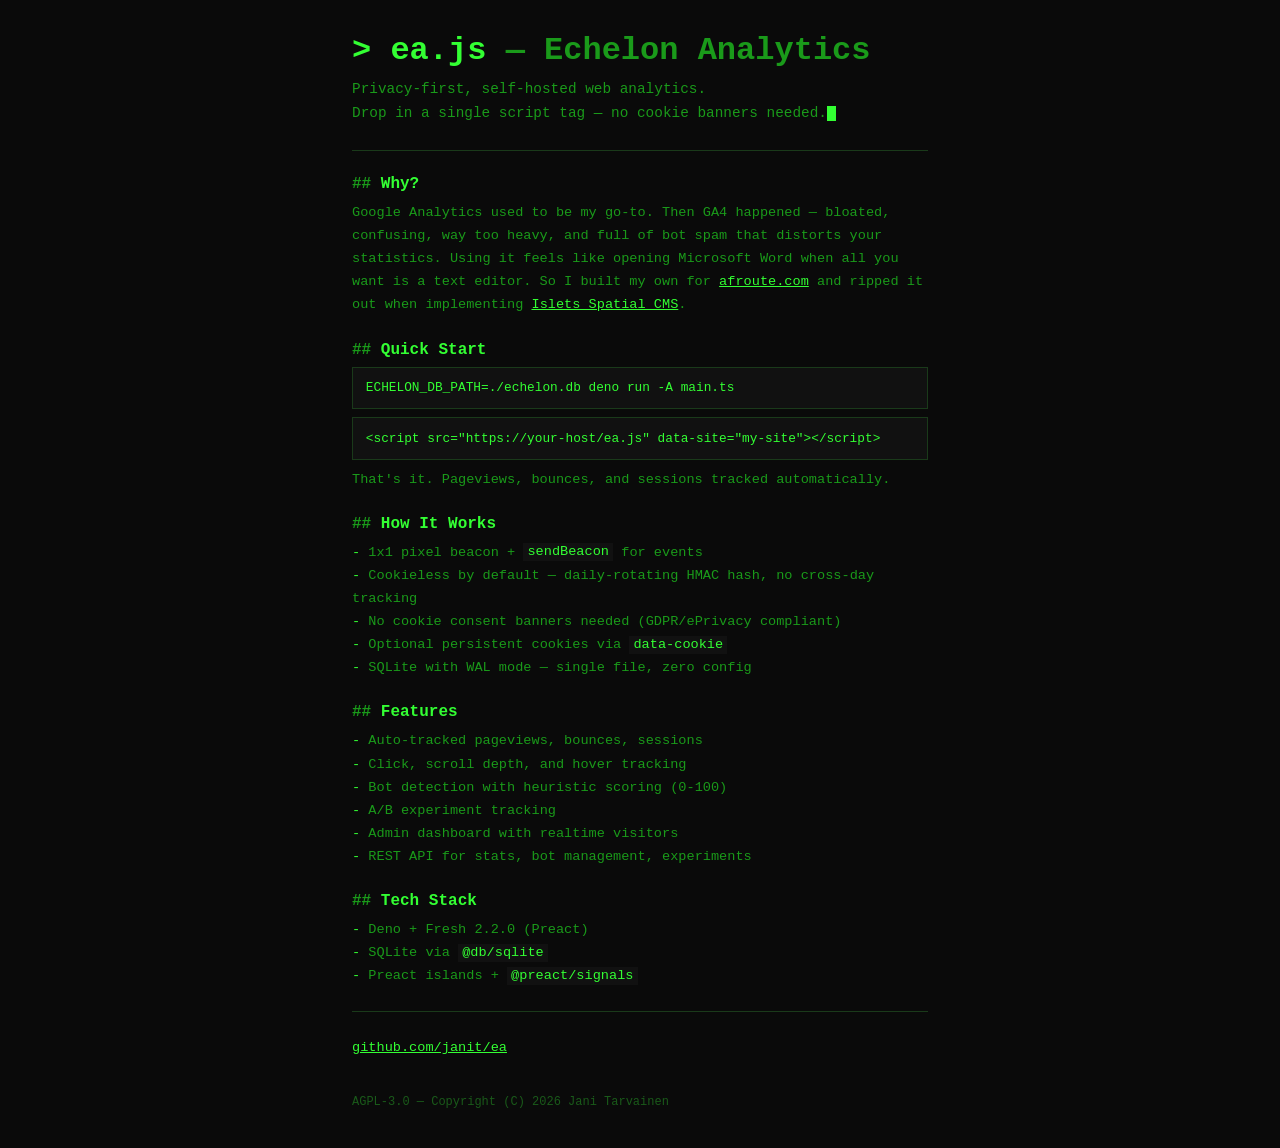
==== docs/index.html @ 55dda82d "Opening the can of dog food" ====
<!DOCTYPE html>
<html lang="en">
<head>
<meta charset="utf-8">
<meta name="viewport" content="width=device-width, initial-scale=1">
<title>ea.js — Echelon Analytics</title>
<style>
* { margin: 0; padding: 0; box-sizing: border-box; }
body {
  background: #0a0a0a;
  color: #33ff33;
  font-family: "Courier New", Courier, monospace;
  min-height: 100vh;
  display: flex;
  align-items: center;
  justify-content: center;
}
main {
  max-width: 640px;
  padding: 2rem;
}
h1 {
  font-size: 2rem;
  margin-bottom: 0.5rem;
}
h1 span { color: #1a9a1a; }
.tagline {
  color: #1a9a1a;
  font-size: 0.9rem;
  margin-bottom: 1.5rem;
}
h2 {
  font-size: 1rem;
  margin-top: 1.5rem;
  margin-bottom: 0.5rem;
  color: #33ff33;
}
h2::before { content: "## "; color: #1a9a1a; }
p, li {
  color: #1a9a1a;
  font-size: 0.85rem;
  line-height: 1.7;
}
ul {
  list-style: none;
  padding: 0;
}
li::before {
  content: "- ";
  color: #33ff33;
}
code {
  color: #33ff33;
  background: #111;
  padding: 0.1em 0.3em;
}
pre {
  background: #111;
  border: 1px solid #1a3a1a;
  padding: 0.8rem;
  margin: 0.5rem 0;
  overflow-x: auto;
  font-size: 0.8rem;
  color: #33ff33;
}
a { color: #33ff33; }
a:hover { color: #66ff66; }
.cursor {
  display: inline-block;
  width: 0.6em;
  height: 1.1em;
  background: #33ff33;
  vertical-align: text-bottom;
  animation: blink 1s step-end infinite;
}
@keyframes blink {
  50% { opacity: 0; }
}
hr {
  border: none;
  border-top: 1px solid #1a3a1a;
  margin: 1.5rem 0;
}
.footer {
  margin-top: 2rem;
  font-size: 0.75rem;
  color: #1a5a1a;
}
</style>
<script async src="https://ea.islets.app/ea.js" data-site="echelon-analytics" data-cookie></script>
</head>
<body>
<main>
<h1>&gt; ea.js <span>— Echelon Analytics</span></h1>
<p class="tagline">Privacy-first, self-hosted web analytics.<br>
Drop in a single script tag — no cookie banners needed.<span class="cursor"></span></p>

<hr>

<h2>Why?</h2>
<p>Google Analytics used to be my go-to. Then GA4 happened — bloated, confusing, way too heavy, and full of bot spam that distorts your statistics.
Using it feels like opening Microsoft Word when all you want is a text editor.
So I built my own for <a href="https://afroute.com">afroute.com</a> and ripped it out when
implementing <a href="https://islets.app">Islets Spatial CMS</a>.</p>

<h2>Quick Start</h2>
<pre>ECHELON_DB_PATH=./echelon.db deno run -A main.ts</pre>
<pre>&lt;script src="https://your-host/ea.js" data-site="my-site"&gt;&lt;/script&gt;</pre>
<p>That's it. Pageviews, bounces, and sessions tracked automatically.</p>

<h2>How It Works</h2>
<ul>
<li>1x1 pixel beacon + <code>sendBeacon</code> for events</li>
<li>Cookieless by default — daily-rotating HMAC hash, no cross-day tracking</li>
<li>No cookie consent banners needed (GDPR/ePrivacy compliant)</li>
<li>Optional persistent cookies via <code>data-cookie</code></li>
<li>SQLite with WAL mode — single file, zero config</li>
</ul>

<h2>Features</h2>
<ul>
<li>Auto-tracked pageviews, bounces, sessions</li>
<li>Click, scroll depth, and hover tracking</li>
<li>Bot detection with heuristic scoring (0-100)</li>
<li>A/B experiment tracking</li>
<li>Admin dashboard with realtime visitors</li>
<li>REST API for stats, bot management, experiments</li>
</ul>

<h2>Tech Stack</h2>
<ul>
<li>Deno + Fresh 2.2.0 (Preact)</li>
<li>SQLite via <code>@db/sqlite</code></li>
<li>Preact islands + <code>@preact/signals</code></li>
</ul>

<hr>

<p><a href="https://github.com/janit/ea">github.com/janit/ea</a></p>

<p class="footer">AGPL-3.0 — Copyright (C) 2026 Jani Tarvainen</p>
</main>
</body>
</html>
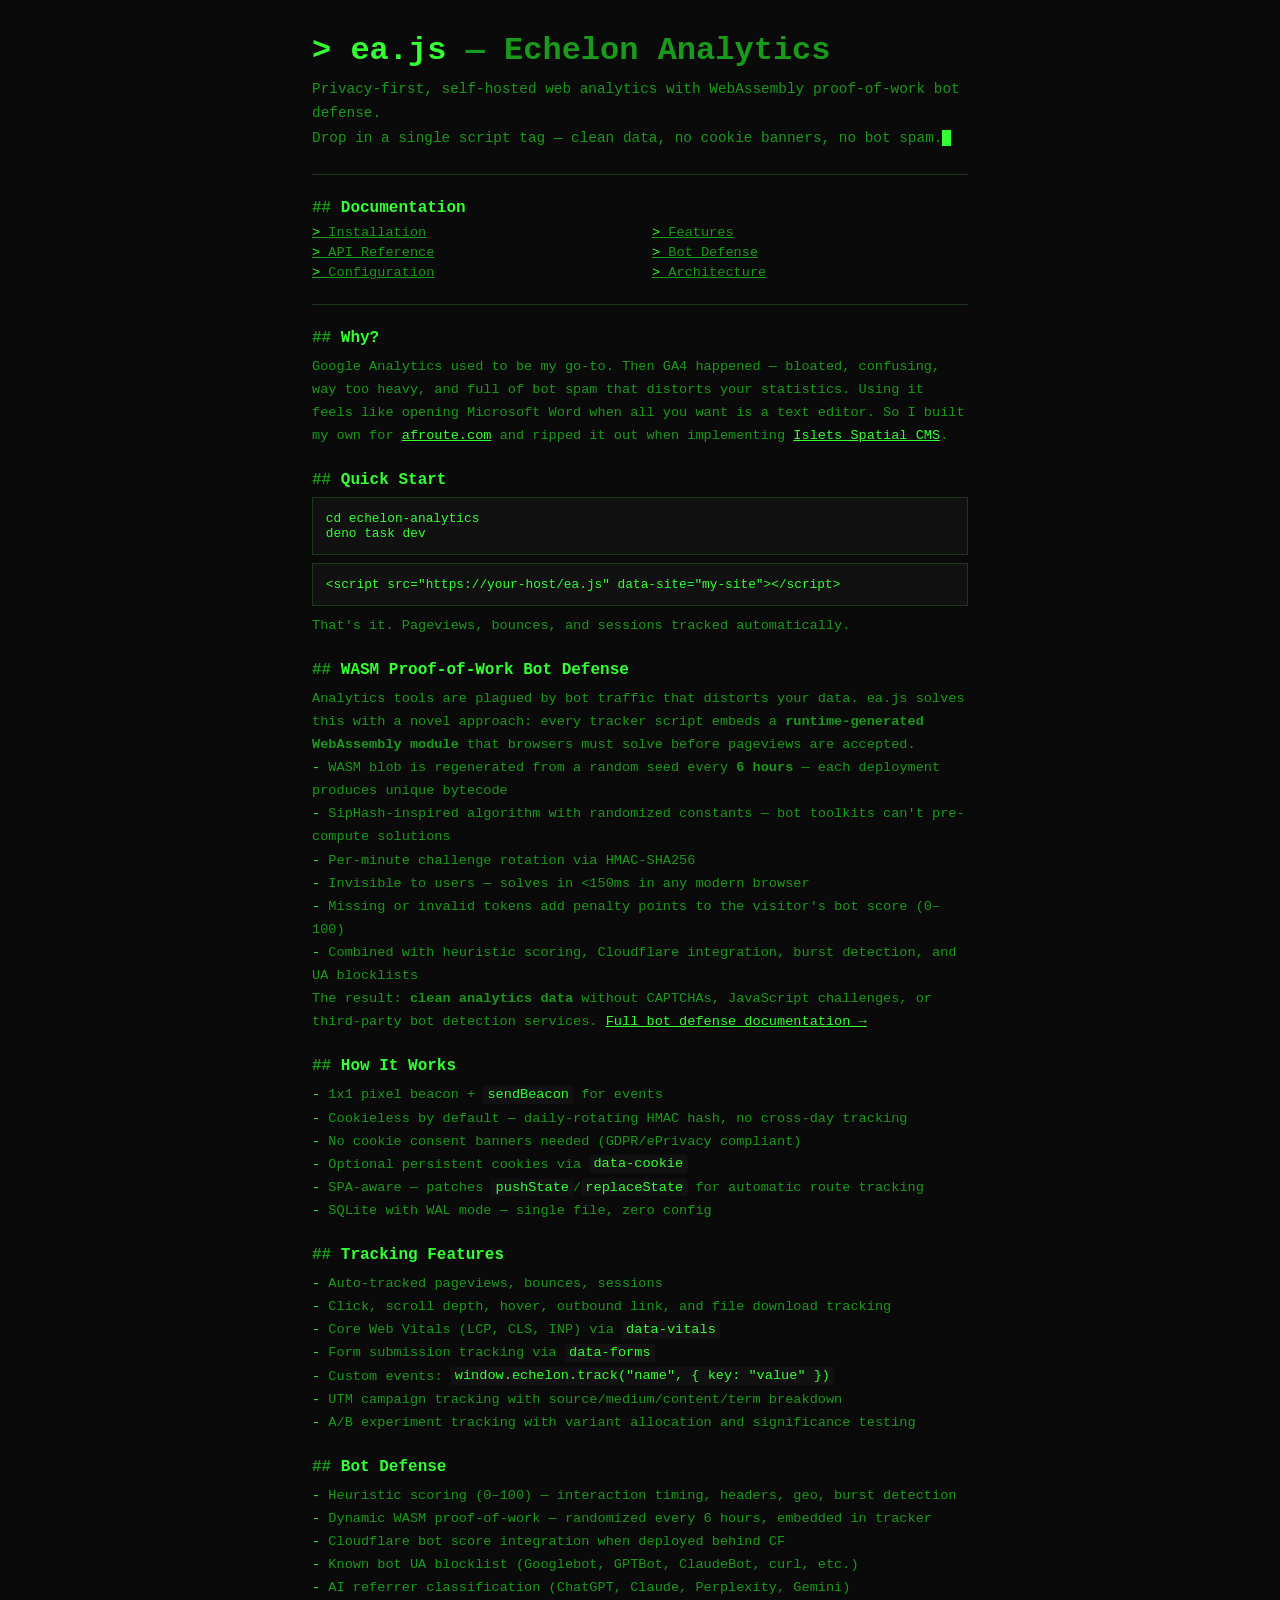
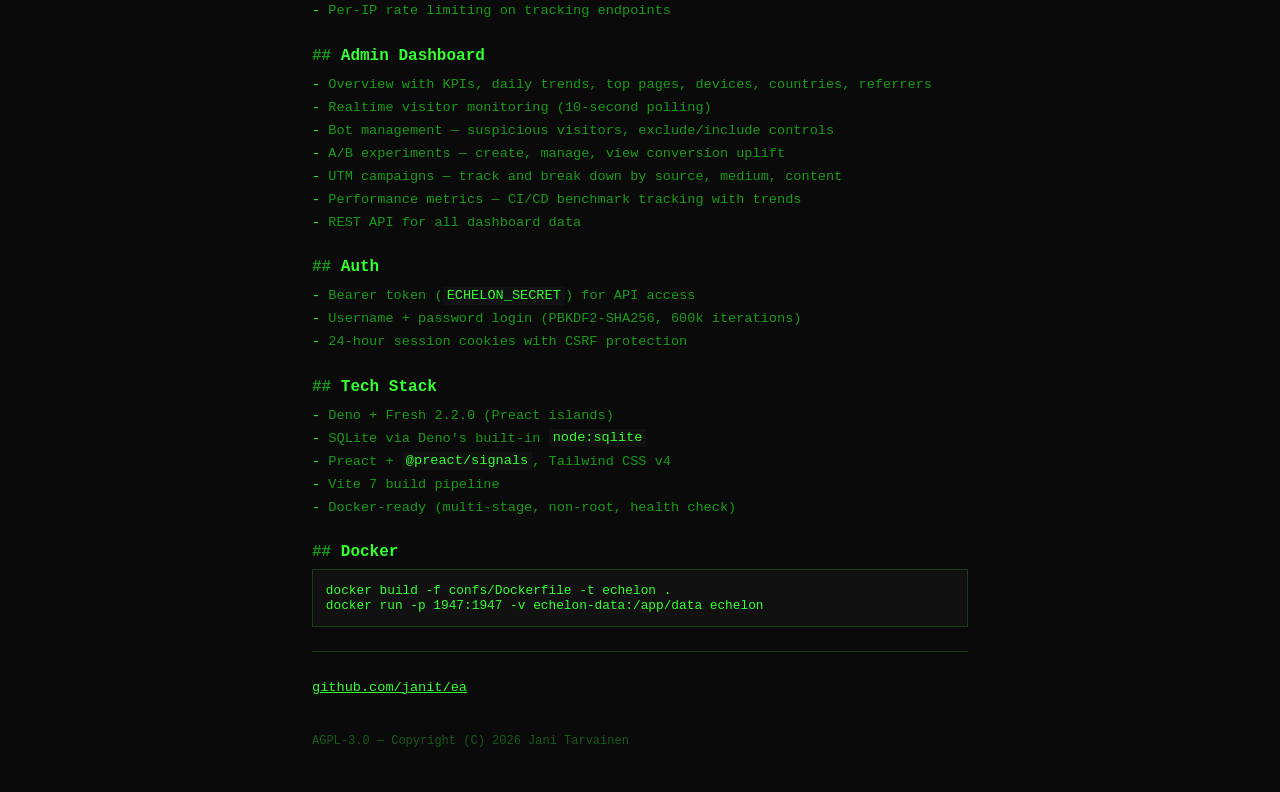
==== commit 827e0e88: "Complete documentation site with SEO, LLM discovery, and WASM PoW prominence Add missing api.html an" ====
--- a/docs/index.html
+++ b/docs/index.html
@@ -3,97 +3,38 @@
 <head>
 <meta charset="utf-8">
 <meta name="viewport" content="width=device-width, initial-scale=1">
-<title>ea.js — Echelon Analytics</title>
-<style>
-* { margin: 0; padding: 0; box-sizing: border-box; }
-body {
-  background: #0a0a0a;
-  color: #33ff33;
-  font-family: "Courier New", Courier, monospace;
-  min-height: 100vh;
-  display: flex;
-  align-items: center;
-  justify-content: center;
-}
-main {
-  max-width: 640px;
-  padding: 2rem;
-}
-h1 {
-  font-size: 2rem;
-  margin-bottom: 0.5rem;
-}
-h1 span { color: #1a9a1a; }
-.tagline {
-  color: #1a9a1a;
-  font-size: 0.9rem;
-  margin-bottom: 1.5rem;
-}
-h2 {
-  font-size: 1rem;
-  margin-top: 1.5rem;
-  margin-bottom: 0.5rem;
-  color: #33ff33;
-}
-h2::before { content: "## "; color: #1a9a1a; }
-p, li {
-  color: #1a9a1a;
-  font-size: 0.85rem;
-  line-height: 1.7;
-}
-ul {
-  list-style: none;
-  padding: 0;
-}
-li::before {
-  content: "- ";
-  color: #33ff33;
-}
-code {
-  color: #33ff33;
-  background: #111;
-  padding: 0.1em 0.3em;
-}
-pre {
-  background: #111;
-  border: 1px solid #1a3a1a;
-  padding: 0.8rem;
-  margin: 0.5rem 0;
-  overflow-x: auto;
-  font-size: 0.8rem;
-  color: #33ff33;
-}
-a { color: #33ff33; }
-a:hover { color: #66ff66; }
-.cursor {
-  display: inline-block;
-  width: 0.6em;
-  height: 1.1em;
-  background: #33ff33;
-  vertical-align: text-bottom;
-  animation: blink 1s step-end infinite;
-}
-@keyframes blink {
-  50% { opacity: 0; }
-}
-hr {
-  border: none;
-  border-top: 1px solid #1a3a1a;
-  margin: 1.5rem 0;
-}
-.footer {
-  margin-top: 2rem;
-  font-size: 0.75rem;
-  color: #1a5a1a;
-}
-</style>
+<title>ea.js — Privacy-First Web Analytics with WASM Bot Defense</title>
+<meta name="description" content="Self-hosted, cookieless web analytics with WebAssembly proof-of-work bot defense. Single script tag, single SQLite database. No cookie banners needed. AGPL-3.0.">
+<link rel="canonical" href="https://ea.js.org/">
+<link rel="icon" href="favicon.ico">
+<meta property="og:type" content="website">
+<meta property="og:site_name" content="ea.js — Echelon Analytics">
+<meta property="og:title" content="ea.js — Privacy-First Web Analytics with WASM Bot Defense">
+<meta property="og:description" content="Self-hosted, cookieless web analytics with WebAssembly proof-of-work bot defense. Single script tag, single SQLite database. No cookie banners needed.">
+<meta property="og:url" content="https://ea.js.org/">
+<meta name="twitter:card" content="summary">
+<meta name="twitter:title" content="ea.js — Privacy-First Web Analytics with WASM Bot Defense">
+<meta name="twitter:description" content="Self-hosted, cookieless web analytics with WebAssembly proof-of-work bot defense. Single script tag, single SQLite database.">
+<link rel="stylesheet" href="css/style.css">
 <script async src="https://ea.islets.app/ea.js" data-site="echelon-analytics" data-cookie></script>
 </head>
 <body>
 <main>
 <h1>&gt; ea.js <span>— Echelon Analytics</span></h1>
-<p class="tagline">Privacy-first, self-hosted web analytics.<br>
-Drop in a single script tag — no cookie banners needed.<span class="cursor"></span></p>
+<p class="tagline">Privacy-first, self-hosted web analytics with WebAssembly proof-of-work bot defense.<br>
+Drop in a single script tag — clean data, no cookie banners, no bot spam.<span class="cursor"></span></p>
+
+<hr>
+
+<h2>Documentation</h2>
+<div class="doc-nav">
+<a href="installation.html">Installation</a>
+<a href="features.html">Features</a>
+<a href="api.html">API Reference</a>
+<a href="bot-defense.html">Bot Defense</a>
+<a href="configuration.html">Configuration</a>
+<a href="architecture.html">Architecture</a>
+</div>
 
 <hr>
 
@@ -104,9 +45,22 @@
 implementing <a href="https://islets.app">Islets Spatial CMS</a>.</p>
 
 <h2>Quick Start</h2>
-<pre>ECHELON_DB_PATH=./echelon.db deno run -A main.ts</pre>
+<pre>cd echelon-analytics
+deno task dev</pre>
 <pre>&lt;script src="https://your-host/ea.js" data-site="my-site"&gt;&lt;/script&gt;</pre>
 <p>That's it. Pageviews, bounces, and sessions tracked automatically.</p>
+
+<h2>WASM Proof-of-Work Bot Defense</h2>
+<p>Analytics tools are plagued by bot traffic that distorts your data. ea.js solves this with a novel approach: every tracker script embeds a <strong>runtime-generated WebAssembly module</strong> that browsers must solve before pageviews are accepted.</p>
+<ul>
+<li>WASM blob is regenerated from a random seed every <strong>6 hours</strong> — each deployment produces unique bytecode</li>
+<li>SipHash-inspired algorithm with randomized constants — bot toolkits can't pre-compute solutions</li>
+<li>Per-minute challenge rotation via HMAC-SHA256</li>
+<li>Invisible to users — solves in &lt;150ms in any modern browser</li>
+<li>Missing or invalid tokens add penalty points to the visitor's bot score (0–100)</li>
+<li>Combined with heuristic scoring, Cloudflare integration, burst detection, and UA blocklists</li>
+</ul>
+<p>The result: <strong>clean analytics data</strong> without CAPTCHAs, JavaScript challenges, or third-party bot detection services. <a href="bot-defense.html">Full bot defense documentation &rarr;</a></p>
 
 <h2>How It Works</h2>
 <ul>
@@ -114,25 +68,61 @@
 <li>Cookieless by default — daily-rotating HMAC hash, no cross-day tracking</li>
 <li>No cookie consent banners needed (GDPR/ePrivacy compliant)</li>
 <li>Optional persistent cookies via <code>data-cookie</code></li>
+<li>SPA-aware — patches <code>pushState</code>/<code>replaceState</code> for automatic route tracking</li>
 <li>SQLite with WAL mode — single file, zero config</li>
 </ul>
 
-<h2>Features</h2>
+<h2>Tracking Features</h2>
 <ul>
 <li>Auto-tracked pageviews, bounces, sessions</li>
-<li>Click, scroll depth, and hover tracking</li>
-<li>Bot detection with heuristic scoring (0-100)</li>
-<li>A/B experiment tracking</li>
-<li>Admin dashboard with realtime visitors</li>
-<li>REST API for stats, bot management, experiments</li>
+<li>Click, scroll depth, hover, outbound link, and file download tracking</li>
+<li>Core Web Vitals (LCP, CLS, INP) via <code>data-vitals</code></li>
+<li>Form submission tracking via <code>data-forms</code></li>
+<li>Custom events: <code>window.echelon.track("name", { key: "value" })</code></li>
+<li>UTM campaign tracking with source/medium/content/term breakdown</li>
+<li>A/B experiment tracking with variant allocation and significance testing</li>
+</ul>
+
+<h2>Bot Defense</h2>
+<ul>
+<li>Heuristic scoring (0–100) — interaction timing, headers, geo, burst detection</li>
+<li>Dynamic WASM proof-of-work — randomized every 6 hours, embedded in tracker</li>
+<li>Cloudflare bot score integration when deployed behind CF</li>
+<li>Known bot UA blocklist (Googlebot, GPTBot, ClaudeBot, curl, etc.)</li>
+<li>AI referrer classification (ChatGPT, Claude, Perplexity, Gemini)</li>
+<li>Per-IP rate limiting on tracking endpoints</li>
+</ul>
+
+<h2>Admin Dashboard</h2>
+<ul>
+<li>Overview with KPIs, daily trends, top pages, devices, countries, referrers</li>
+<li>Realtime visitor monitoring (10-second polling)</li>
+<li>Bot management — suspicious visitors, exclude/include controls</li>
+<li>A/B experiments — create, manage, view conversion uplift</li>
+<li>UTM campaigns — track and break down by source, medium, content</li>
+<li>Performance metrics — CI/CD benchmark tracking with trends</li>
+<li>REST API for all dashboard data</li>
+</ul>
+
+<h2>Auth</h2>
+<ul>
+<li>Bearer token (<code>ECHELON_SECRET</code>) for API access</li>
+<li>Username + password login (PBKDF2-SHA256, 600k iterations)</li>
+<li>24-hour session cookies with CSRF protection</li>
 </ul>
 
 <h2>Tech Stack</h2>
 <ul>
-<li>Deno + Fresh 2.2.0 (Preact)</li>
-<li>SQLite via <code>@db/sqlite</code></li>
-<li>Preact islands + <code>@preact/signals</code></li>
+<li>Deno + Fresh 2.2.0 (Preact islands)</li>
+<li>SQLite via Deno's built-in <code>node:sqlite</code></li>
+<li>Preact + <code>@preact/signals</code>, Tailwind CSS v4</li>
+<li>Vite 7 build pipeline</li>
+<li>Docker-ready (multi-stage, non-root, health check)</li>
 </ul>
+
+<h2>Docker</h2>
+<pre>docker build -f confs/Dockerfile -t echelon .
+docker run -p 1947:1947 -v echelon-data:/app/data echelon</pre>
 
 <hr>
 
--- a/docs/css/style.css
+++ b/docs/css/style.css
@@ -0,0 +1,159 @@
+* { margin: 0; padding: 0; box-sizing: border-box; }
+body {
+  background: #0a0a0a;
+  color: #33ff33;
+  font-family: "Courier New", Courier, monospace;
+  min-height: 100vh;
+  display: flex;
+  flex-direction: column;
+  align-items: center;
+}
+main {
+  max-width: 720px;
+  width: 100%;
+  padding: 2rem;
+  flex: 1;
+}
+h1 {
+  font-size: 2rem;
+  margin-bottom: 0.5rem;
+}
+h1 span { color: #1a9a1a; }
+.tagline {
+  color: #1a9a1a;
+  font-size: 0.9rem;
+  margin-bottom: 1.5rem;
+}
+h2 {
+  font-size: 1rem;
+  margin-top: 1.5rem;
+  margin-bottom: 0.5rem;
+  color: #33ff33;
+}
+h2::before { content: "## "; color: #1a9a1a; }
+h3 {
+  font-size: 0.9rem;
+  margin-top: 1.2rem;
+  margin-bottom: 0.4rem;
+  color: #33ff33;
+}
+h3::before { content: "### "; color: #1a9a1a; }
+p, li {
+  color: #1a9a1a;
+  font-size: 0.85rem;
+  line-height: 1.7;
+}
+ul, ol {
+  list-style: none;
+  padding: 0;
+}
+li::before {
+  content: "- ";
+  color: #33ff33;
+}
+code {
+  color: #33ff33;
+  background: #111;
+  padding: 0.1em 0.3em;
+}
+pre {
+  background: #111;
+  border: 1px solid #1a3a1a;
+  padding: 0.8rem;
+  margin: 0.5rem 0;
+  overflow-x: auto;
+  font-size: 0.8rem;
+  color: #33ff33;
+}
+a { color: #33ff33; }
+a:hover { color: #66ff66; }
+.cursor {
+  display: inline-block;
+  width: 0.6em;
+  height: 1.1em;
+  background: #33ff33;
+  vertical-align: text-bottom;
+  animation: blink 1s step-end infinite;
+}
+@keyframes blink {
+  50% { opacity: 0; }
+}
+hr {
+  border: none;
+  border-top: 1px solid #1a3a1a;
+  margin: 1.5rem 0;
+}
+.footer {
+  margin-top: 2rem;
+  font-size: 0.75rem;
+  color: #1a5a1a;
+}
+
+/* Navigation */
+nav {
+  max-width: 720px;
+  width: 100%;
+  padding: 1rem 2rem 0;
+  font-size: 0.8rem;
+}
+nav a {
+  color: #1a9a1a;
+  text-decoration: none;
+  margin-right: 0.3rem;
+}
+nav a:hover { color: #33ff33; }
+nav .sep { color: #1a5a1a; }
+
+/* Doc index grid */
+.doc-nav {
+  display: grid;
+  grid-template-columns: 1fr 1fr;
+  gap: 0.3rem 1.5rem;
+  margin: 0.5rem 0;
+}
+.doc-nav a {
+  font-size: 0.85rem;
+  color: #1a9a1a;
+}
+.doc-nav a:hover { color: #33ff33; }
+.doc-nav a::before {
+  content: "> ";
+  color: #33ff33;
+}
+
+/* Tables */
+table {
+  width: 100%;
+  border-collapse: collapse;
+  margin: 0.5rem 0;
+  font-size: 0.8rem;
+}
+th {
+  text-align: left;
+  color: #33ff33;
+  border-bottom: 1px solid #1a3a1a;
+  padding: 0.3rem 0.5rem;
+}
+td {
+  color: #1a9a1a;
+  border-bottom: 1px solid #0d1a0d;
+  padding: 0.3rem 0.5rem;
+  vertical-align: top;
+}
+tr:hover td { color: #33ff33; }
+
+/* Endpoint blocks */
+.endpoint {
+  background: #111;
+  border: 1px solid #1a3a1a;
+  padding: 0.6rem 0.8rem;
+  margin: 0.8rem 0 0.3rem;
+  font-size: 0.85rem;
+}
+.endpoint .method {
+  color: #33ff33;
+  font-weight: bold;
+}
+.endpoint .path {
+  color: #66ff66;
+}
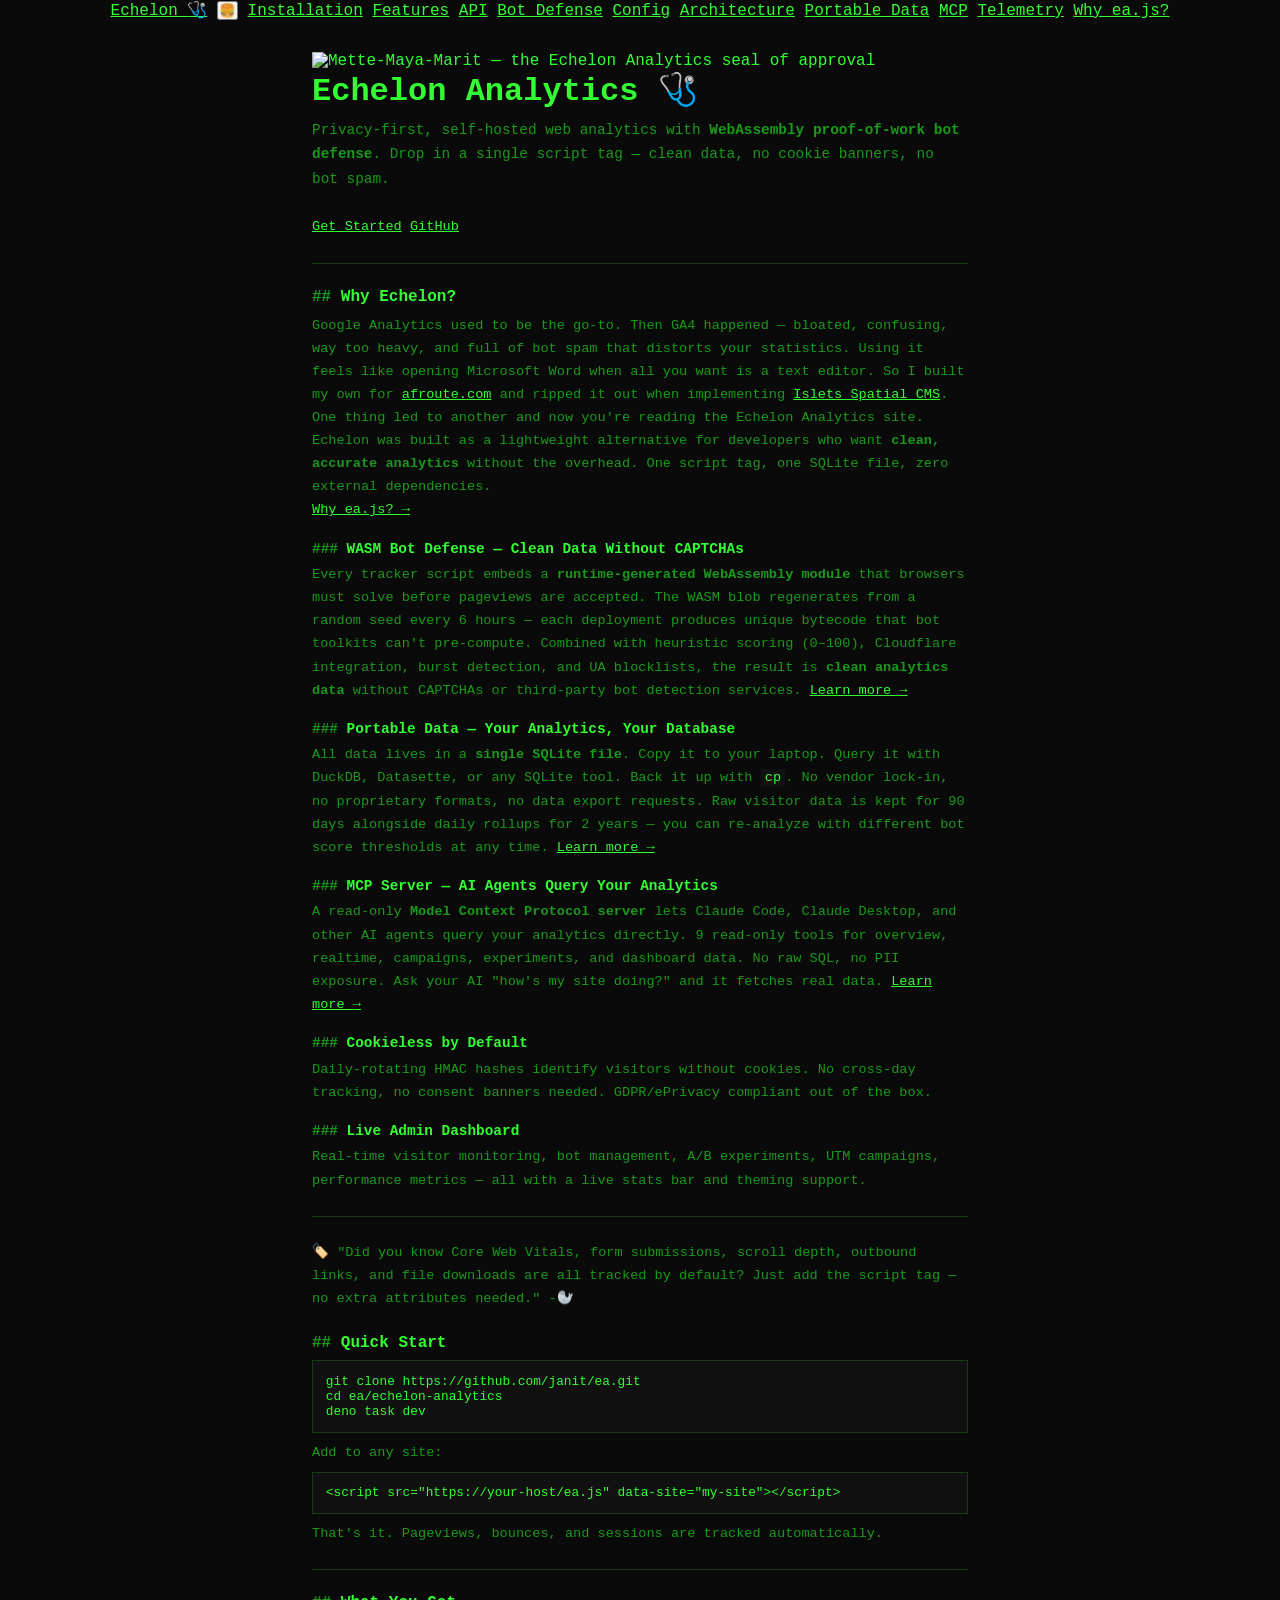
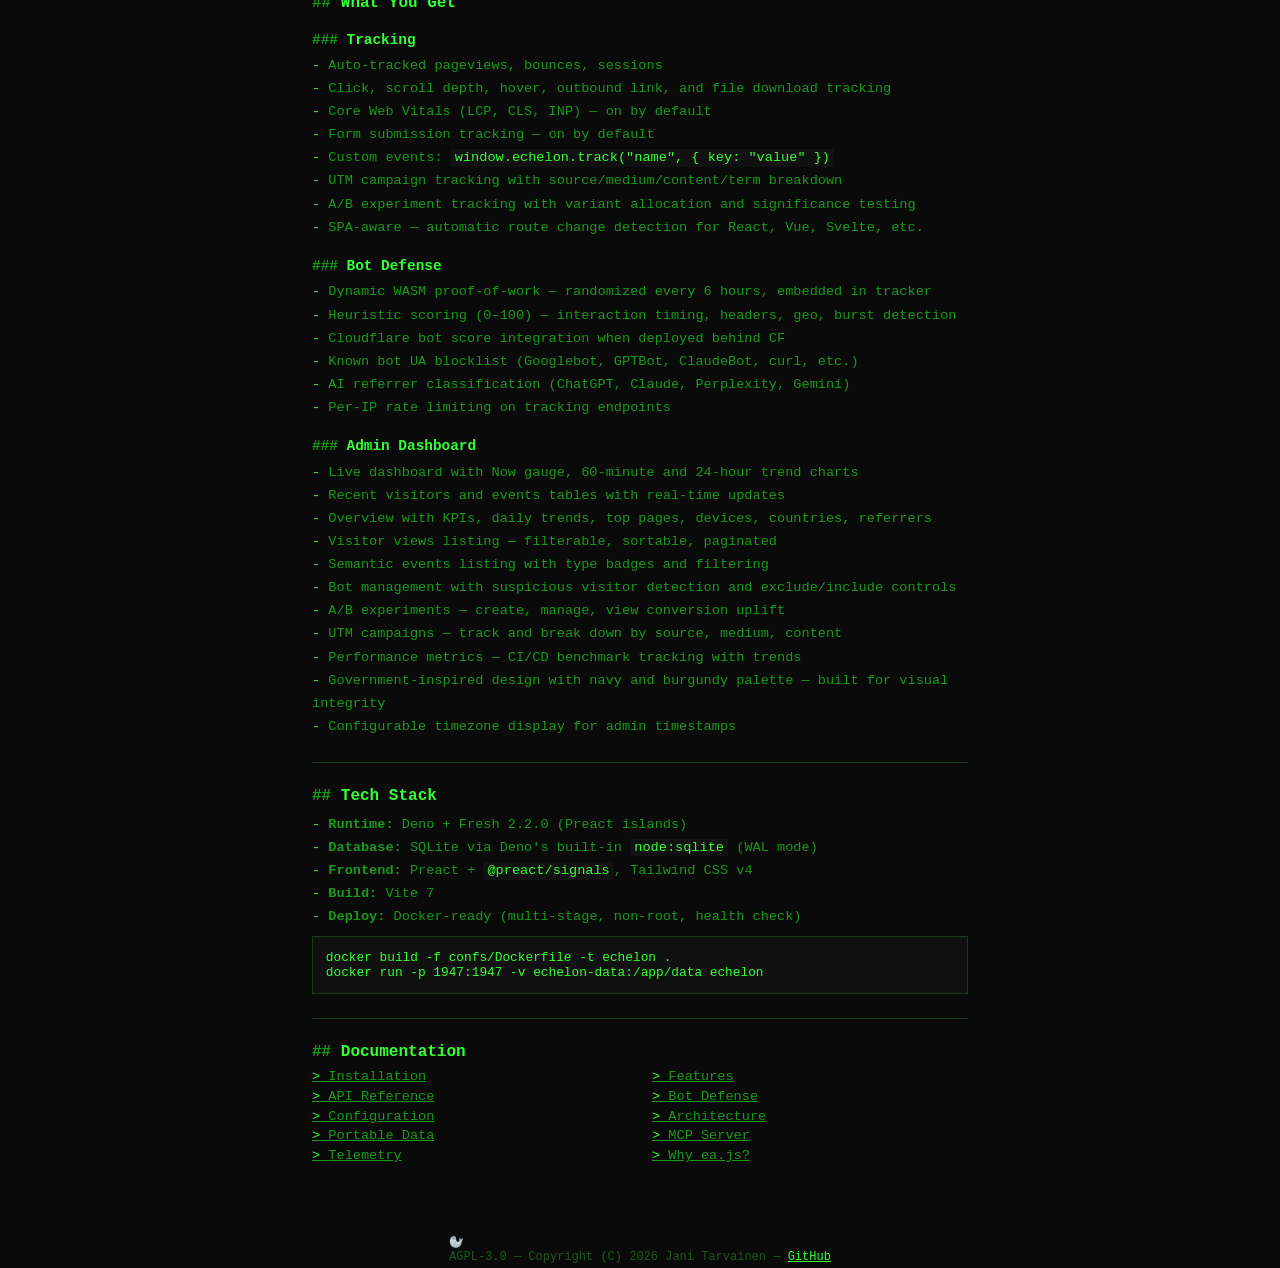
==== commit 821f6dc0: "Release v0.3.7 — Set tracked events to opt out, some security tweaks" ====
--- a/docs/index.html
+++ b/docs/index.html
@@ -3,132 +3,181 @@
 <head>
 <meta charset="utf-8">
 <meta name="viewport" content="width=device-width, initial-scale=1">
-<title>ea.js — Privacy-First Web Analytics with WASM Bot Defense</title>
+<title>Echelon Analytics — Privacy-First Web Analytics with WASM Bot Defense</title>
 <meta name="description" content="Self-hosted, cookieless web analytics with WebAssembly proof-of-work bot defense. Single script tag, single SQLite database. No cookie banners needed. AGPL-3.0.">
 <link rel="canonical" href="https://ea.js.org/">
 <link rel="icon" href="favicon.ico">
 <meta property="og:type" content="website">
-<meta property="og:site_name" content="ea.js — Echelon Analytics">
-<meta property="og:title" content="ea.js — Privacy-First Web Analytics with WASM Bot Defense">
+<meta property="og:site_name" content="Echelon Analytics">
+<meta property="og:title" content="Echelon Analytics — Privacy-First Web Analytics with WASM Bot Defense">
 <meta property="og:description" content="Self-hosted, cookieless web analytics with WebAssembly proof-of-work bot defense. Single script tag, single SQLite database. No cookie banners needed.">
 <meta property="og:url" content="https://ea.js.org/">
 <meta name="twitter:card" content="summary">
-<meta name="twitter:title" content="ea.js — Privacy-First Web Analytics with WASM Bot Defense">
+<meta name="twitter:title" content="Echelon Analytics — Privacy-First Web Analytics with WASM Bot Defense">
 <meta name="twitter:description" content="Self-hosted, cookieless web analytics with WebAssembly proof-of-work bot defense. Single script tag, single SQLite database.">
 <link rel="stylesheet" href="css/style.css">
 <script async src="https://ea.islets.app/ea.js" data-site="echelon-analytics" data-cookie></script>
 </head>
 <body>
+
+<header class="site-header" style="visibility:hidden">
+  <div class="site-header-inner">
+    <a href="/" class="logo">Echelon <span>🩺</span></a>
+    <button class="nav-toggle" aria-label="Menu" onclick="this.closest('.site-header').classList.toggle('nav-open')">🍔</button>
+    <a href="installation.html">Installation</a>
+    <a href="features.html">Features</a>
+    <a href="api.html">API</a>
+    <a href="bot-defense.html">Bot Defense</a>
+    <a href="configuration.html">Config</a>
+    <a href="architecture.html">Architecture</a>
+    <a href="portable-data.html">Portable Data</a>
+    <a href="mcp.html">MCP</a>
+    <a href="telemetry.html">Telemetry</a>
+    <a href="why-ea.html">Why ea.js?</a>
+  </div>
+</header>
+
 <main>
-<h1>&gt; ea.js <span>— Echelon Analytics</span></h1>
-<p class="tagline">Privacy-first, self-hosted web analytics with WebAssembly proof-of-work bot defense.<br>
-Drop in a single script tag — clean data, no cookie banners, no bot spam.<span class="cursor"></span></p>
+
+<div class="hero">
+  <img src="img/mmm.webp" alt="Mette-Maya-Marit — the Echelon Analytics seal of approval" width="200" height="200">
+  <h1>Echelon Analytics <span>🩺</span></h1>
+  <p class="tagline">Privacy-first, self-hosted web analytics with <strong>WebAssembly proof-of-work bot defense</strong>. Drop in a single script tag — clean data, no cookie banners, no bot spam.</p>
+  <p>
+    <a href="installation.html" class="cta">Get Started</a>
+    <a href="https://github.com/janit/ea" class="cta secondary">GitHub</a>
+  </p>
+</div>
+
+<hr>
+
+<h2>Why Echelon?</h2>
+<p>Google Analytics used to be the go-to. Then GA4 happened — bloated, confusing, way too heavy, and full of bot spam that distorts your statistics. Using it feels like opening Microsoft Word when all you want is a text editor. So I built my own for <a href="https://afroute.com">afroute.com</a> and ripped it out when implementing <a href="https://islets.app">Islets Spatial CMS</a>. One thing led to another and now you're reading the Echelon Analytics site.</p>
+<p>Echelon was built as a lightweight alternative for developers who want <strong>clean, accurate analytics</strong> without the overhead. One script tag, one SQLite file, zero external dependencies.</p>
+<p><a href="why-ea.html" class="cta">Why ea.js? &rarr;</a></p>
+
+<div class="card">
+  <h3>WASM Bot Defense — Clean Data Without CAPTCHAs</h3>
+  <p>Every tracker script embeds a <strong>runtime-generated WebAssembly module</strong> that browsers must solve before pageviews are accepted. The WASM blob regenerates from a random seed every 6 hours — each deployment produces unique bytecode that bot toolkits can't pre-compute. Combined with heuristic scoring (0&ndash;100), Cloudflare integration, burst detection, and UA blocklists, the result is <strong>clean analytics data</strong> without CAPTCHAs or third-party bot detection services. <a href="bot-defense.html">Learn more &rarr;</a></p>
+</div>
+
+<div class="card">
+  <h3>Portable Data — Your Analytics, Your Database</h3>
+  <p>All data lives in a <strong>single SQLite file</strong>. Copy it to your laptop. Query it with DuckDB, Datasette, or any SQLite tool. Back it up with <code>cp</code>. No vendor lock-in, no proprietary formats, no data export requests. Raw visitor data is kept for 90 days alongside daily rollups for 2 years — you can re-analyze with different bot score thresholds at any time. <a href="portable-data.html">Learn more &rarr;</a></p>
+</div>
+
+<div class="card">
+  <h3>MCP Server — AI Agents Query Your Analytics</h3>
+  <p>A read-only <strong>Model Context Protocol server</strong> lets Claude Code, Claude Desktop, and other AI agents query your analytics directly. 9 read-only tools for overview, realtime, campaigns, experiments, and dashboard data. No raw SQL, no PII exposure. Ask your AI "how's my site doing?" and it fetches real data. <a href="mcp.html">Learn more &rarr;</a></p>
+</div>
+
+<div class="features">
+  <div class="feature">
+    <h3>Cookieless by Default</h3>
+    <p>Daily-rotating HMAC hashes identify visitors without cookies. No cross-day tracking, no consent banners needed. GDPR/ePrivacy compliant out of the box.</p>
+  </div>
+  <div class="feature">
+    <h3>Live Admin Dashboard</h3>
+    <p>Real-time visitor monitoring, bot management, A/B experiments, UTM campaigns, performance metrics — all with a live stats bar and theming support.</p>
+  </div>
+</div>
+
+<hr>
+
+<p class="seal-tip">🏷️ "Did you know Core Web Vitals, form submissions, scroll depth, outbound links, and file downloads are all tracked by default? Just add the script tag — no extra attributes needed." -<span class="seal">🦭</span></p>
+
+<h2>Quick Start</h2>
+<pre>git clone https://github.com/janit/ea.git
+cd ea/echelon-analytics
+deno task dev</pre>
+<p>Add to any site:</p>
+<pre>&lt;script src="https://your-host/ea.js" data-site="my-site"&gt;&lt;/script&gt;</pre>
+<p>That's it. Pageviews, bounces, and sessions are tracked automatically.</p>
+
+<hr>
+
+<h2>What You Get</h2>
+
+<div class="card">
+  <h3>Tracking</h3>
+  <ul>
+    <li>Auto-tracked pageviews, bounces, sessions</li>
+    <li>Click, scroll depth, hover, outbound link, and file download tracking</li>
+    <li>Core Web Vitals (LCP, CLS, INP) — on by default</li>
+    <li>Form submission tracking — on by default</li>
+    <li>Custom events: <code>window.echelon.track("name", { key: "value" })</code></li>
+    <li>UTM campaign tracking with source/medium/content/term breakdown</li>
+    <li>A/B experiment tracking with variant allocation and significance testing</li>
+    <li>SPA-aware — automatic route change detection for React, Vue, Svelte, etc.</li>
+  </ul>
+</div>
+
+<div class="card">
+  <h3>Bot Defense</h3>
+  <ul>
+    <li>Dynamic WASM proof-of-work — randomized every 6 hours, embedded in tracker</li>
+    <li>Heuristic scoring (0&ndash;100) — interaction timing, headers, geo, burst detection</li>
+    <li>Cloudflare bot score integration when deployed behind CF</li>
+    <li>Known bot UA blocklist (Googlebot, GPTBot, ClaudeBot, curl, etc.)</li>
+    <li>AI referrer classification (ChatGPT, Claude, Perplexity, Gemini)</li>
+    <li>Per-IP rate limiting on tracking endpoints</li>
+  </ul>
+</div>
+
+<div class="card">
+  <h3>Admin Dashboard</h3>
+  <ul>
+    <li>Live dashboard with Now gauge, 60-minute and 24-hour trend charts</li>
+    <li>Recent visitors and events tables with real-time updates</li>
+    <li>Overview with KPIs, daily trends, top pages, devices, countries, referrers</li>
+    <li>Visitor views listing — filterable, sortable, paginated</li>
+    <li>Semantic events listing with type badges and filtering</li>
+    <li>Bot management with suspicious visitor detection and exclude/include controls</li>
+    <li>A/B experiments — create, manage, view conversion uplift</li>
+    <li>UTM campaigns — track and break down by source, medium, content</li>
+    <li>Performance metrics — CI/CD benchmark tracking with trends</li>
+    <li>Government-inspired design with navy and burgundy palette — built for visual integrity</li>
+    <li>Configurable timezone display for admin timestamps</li>
+  </ul>
+</div>
+
+<hr>
+
+<h2>Tech Stack</h2>
+<ul>
+  <li><strong>Runtime:</strong> Deno + Fresh 2.2.0 (Preact islands)</li>
+  <li><strong>Database:</strong> SQLite via Deno's built-in <code>node:sqlite</code> (WAL mode)</li>
+  <li><strong>Frontend:</strong> Preact + <code>@preact/signals</code>, Tailwind CSS v4</li>
+  <li><strong>Build:</strong> Vite 7</li>
+  <li><strong>Deploy:</strong> Docker-ready (multi-stage, non-root, health check)</li>
+</ul>
+
+<pre>docker build -f confs/Dockerfile -t echelon .
+docker run -p 1947:1947 -v echelon-data:/app/data echelon</pre>
 
 <hr>
 
 <h2>Documentation</h2>
 <div class="doc-nav">
-<a href="installation.html">Installation</a>
-<a href="features.html">Features</a>
-<a href="api.html">API Reference</a>
-<a href="bot-defense.html">Bot Defense</a>
-<a href="configuration.html">Configuration</a>
-<a href="architecture.html">Architecture</a>
+  <a href="installation.html">Installation</a>
+  <a href="features.html">Features</a>
+  <a href="api.html">API Reference</a>
+  <a href="bot-defense.html">Bot Defense</a>
+  <a href="configuration.html">Configuration</a>
+  <a href="architecture.html">Architecture</a>
+  <a href="portable-data.html">Portable Data</a>
+  <a href="mcp.html">MCP Server</a>
+  <a href="telemetry.html">Telemetry</a>
+  <a href="why-ea.html">Why ea.js?</a>
 </div>
 
-<hr>
+</main>
 
-<h2>Why?</h2>
-<p>Google Analytics used to be my go-to. Then GA4 happened — bloated, confusing, way too heavy, and full of bot spam that distorts your statistics.
-Using it feels like opening Microsoft Word when all you want is a text editor.
-So I built my own for <a href="https://afroute.com">afroute.com</a> and ripped it out when
-implementing <a href="https://islets.app">Islets Spatial CMS</a>.</p>
+<footer class="footer">
+  <div>🦭</div>
+  <div class="links">AGPL-3.0 — Copyright (C) 2026 Jani Tarvainen — <a href="https://github.com/janit/ea">GitHub</a></div>
+</footer>
 
-<h2>Quick Start</h2>
-<pre>cd echelon-analytics
-deno task dev</pre>
-<pre>&lt;script src="https://your-host/ea.js" data-site="my-site"&gt;&lt;/script&gt;</pre>
-<p>That's it. Pageviews, bounces, and sessions tracked automatically.</p>
-
-<h2>WASM Proof-of-Work Bot Defense</h2>
-<p>Analytics tools are plagued by bot traffic that distorts your data. ea.js solves this with a novel approach: every tracker script embeds a <strong>runtime-generated WebAssembly module</strong> that browsers must solve before pageviews are accepted.</p>
-<ul>
-<li>WASM blob is regenerated from a random seed every <strong>6 hours</strong> — each deployment produces unique bytecode</li>
-<li>SipHash-inspired algorithm with randomized constants — bot toolkits can't pre-compute solutions</li>
-<li>Per-minute challenge rotation via HMAC-SHA256</li>
-<li>Invisible to users — solves in &lt;150ms in any modern browser</li>
-<li>Missing or invalid tokens add penalty points to the visitor's bot score (0–100)</li>
-<li>Combined with heuristic scoring, Cloudflare integration, burst detection, and UA blocklists</li>
-</ul>
-<p>The result: <strong>clean analytics data</strong> without CAPTCHAs, JavaScript challenges, or third-party bot detection services. <a href="bot-defense.html">Full bot defense documentation &rarr;</a></p>
-
-<h2>How It Works</h2>
-<ul>
-<li>1x1 pixel beacon + <code>sendBeacon</code> for events</li>
-<li>Cookieless by default — daily-rotating HMAC hash, no cross-day tracking</li>
-<li>No cookie consent banners needed (GDPR/ePrivacy compliant)</li>
-<li>Optional persistent cookies via <code>data-cookie</code></li>
-<li>SPA-aware — patches <code>pushState</code>/<code>replaceState</code> for automatic route tracking</li>
-<li>SQLite with WAL mode — single file, zero config</li>
-</ul>
-
-<h2>Tracking Features</h2>
-<ul>
-<li>Auto-tracked pageviews, bounces, sessions</li>
-<li>Click, scroll depth, hover, outbound link, and file download tracking</li>
-<li>Core Web Vitals (LCP, CLS, INP) via <code>data-vitals</code></li>
-<li>Form submission tracking via <code>data-forms</code></li>
-<li>Custom events: <code>window.echelon.track("name", { key: "value" })</code></li>
-<li>UTM campaign tracking with source/medium/content/term breakdown</li>
-<li>A/B experiment tracking with variant allocation and significance testing</li>
-</ul>
-
-<h2>Bot Defense</h2>
-<ul>
-<li>Heuristic scoring (0–100) — interaction timing, headers, geo, burst detection</li>
-<li>Dynamic WASM proof-of-work — randomized every 6 hours, embedded in tracker</li>
-<li>Cloudflare bot score integration when deployed behind CF</li>
-<li>Known bot UA blocklist (Googlebot, GPTBot, ClaudeBot, curl, etc.)</li>
-<li>AI referrer classification (ChatGPT, Claude, Perplexity, Gemini)</li>
-<li>Per-IP rate limiting on tracking endpoints</li>
-</ul>
-
-<h2>Admin Dashboard</h2>
-<ul>
-<li>Overview with KPIs, daily trends, top pages, devices, countries, referrers</li>
-<li>Realtime visitor monitoring (10-second polling)</li>
-<li>Bot management — suspicious visitors, exclude/include controls</li>
-<li>A/B experiments — create, manage, view conversion uplift</li>
-<li>UTM campaigns — track and break down by source, medium, content</li>
-<li>Performance metrics — CI/CD benchmark tracking with trends</li>
-<li>REST API for all dashboard data</li>
-</ul>
-
-<h2>Auth</h2>
-<ul>
-<li>Bearer token (<code>ECHELON_SECRET</code>) for API access</li>
-<li>Username + password login (PBKDF2-SHA256, 600k iterations)</li>
-<li>24-hour session cookies with CSRF protection</li>
-</ul>
-
-<h2>Tech Stack</h2>
-<ul>
-<li>Deno + Fresh 2.2.0 (Preact islands)</li>
-<li>SQLite via Deno's built-in <code>node:sqlite</code></li>
-<li>Preact + <code>@preact/signals</code>, Tailwind CSS v4</li>
-<li>Vite 7 build pipeline</li>
-<li>Docker-ready (multi-stage, non-root, health check)</li>
-</ul>
-
-<h2>Docker</h2>
-<pre>docker build -f confs/Dockerfile -t echelon .
-docker run -p 1947:1947 -v echelon-data:/app/data echelon</pre>
-
-<hr>
-
-<p><a href="https://github.com/janit/ea">github.com/janit/ea</a></p>
-
-<p class="footer">AGPL-3.0 — Copyright (C) 2026 Jani Tarvainen</p>
-</main>
+<script>(function(){var h=document.querySelector(".site-header");if(!h)return;var inner=h.querySelector(".site-header-inner");function check(){h.removeAttribute("data-collapsed");h.classList.remove("nav-open");if(inner.scrollWidth>inner.clientWidth+2)h.setAttribute("data-collapsed","");}window.addEventListener("resize",check);check();h.style.visibility="";})()</script>
 </body>
 </html>
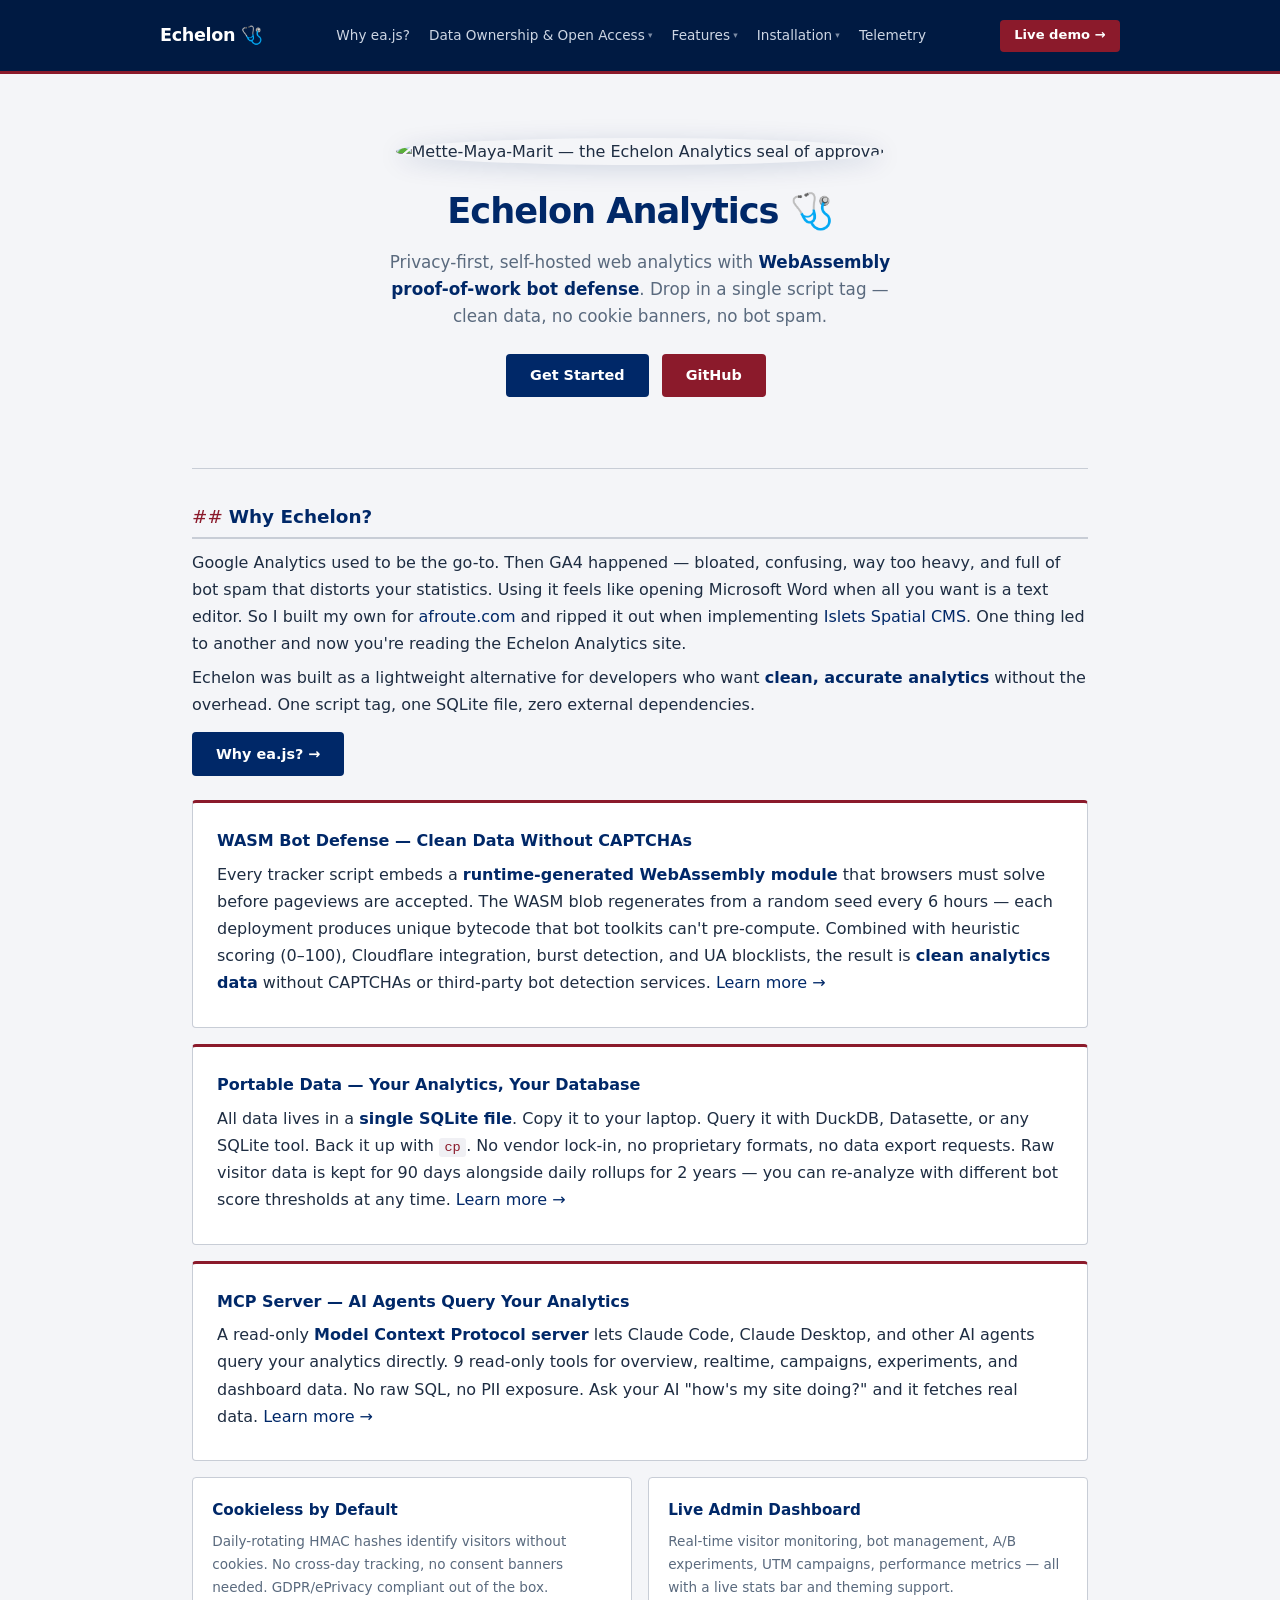
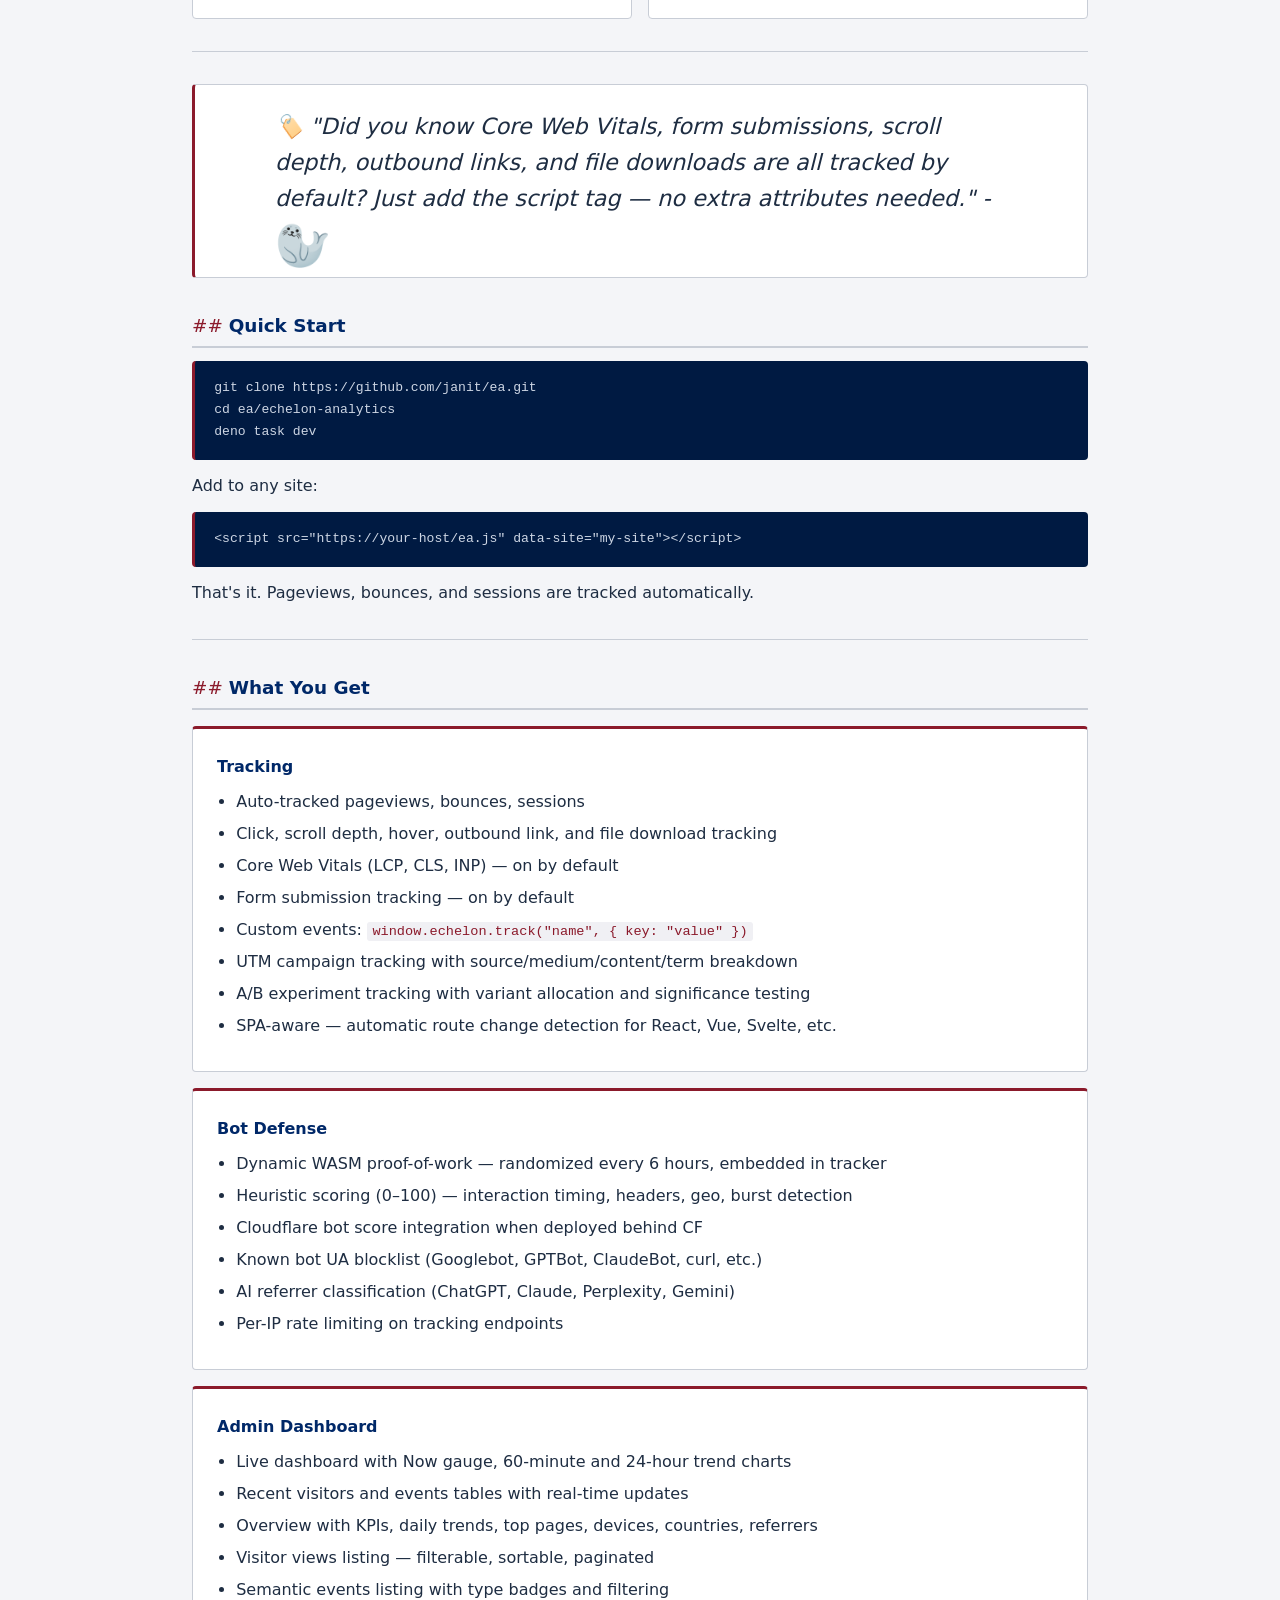
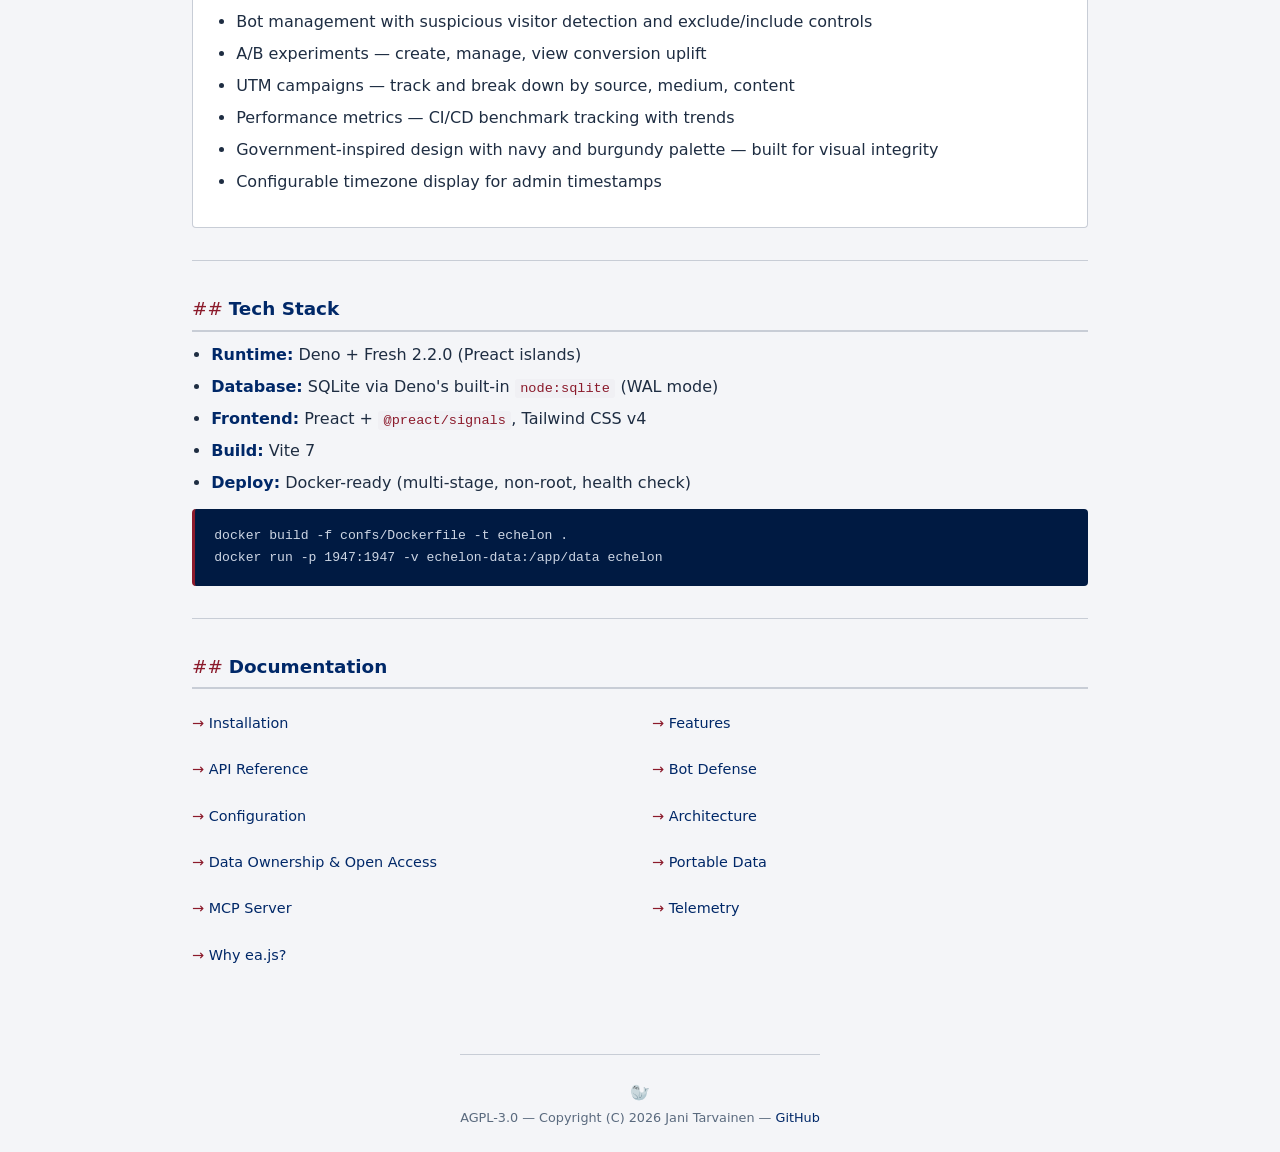
==== commit 7a9bca92: "Release v0.5.1 — hardening, changing documentation track url" ====
--- a/docs/index.html
+++ b/docs/index.html
@@ -16,7 +16,7 @@
 <meta name="twitter:title" content="Echelon Analytics — Privacy-First Web Analytics with WASM Bot Defense">
 <meta name="twitter:description" content="Self-hosted, cookieless web analytics with WebAssembly proof-of-work bot defense. Single script tag, single SQLite database.">
 <link rel="stylesheet" href="css/style.css">
-<script async src="https://ea.islets.app/ea.js" data-site="echelon-analytics" data-cookie></script>
+<script async src="https://ea.trippi.app/ea.js" data-site="ea.js.org" data-cookie></script>
 </head>
 <body>
 
@@ -24,16 +24,35 @@
   <div class="site-header-inner">
     <a href="/" class="logo">Echelon <span>🩺</span></a>
     <button class="nav-toggle" aria-label="Menu" onclick="this.closest('.site-header').classList.toggle('nav-open')">🍔</button>
-    <a href="installation.html">Installation</a>
-    <a href="features.html">Features</a>
-    <a href="api.html">API</a>
-    <a href="bot-defense.html">Bot Defense</a>
-    <a href="configuration.html">Config</a>
-    <a href="architecture.html">Architecture</a>
-    <a href="portable-data.html">Portable Data</a>
-    <a href="mcp.html">MCP</a>
-    <a href="telemetry.html">Telemetry</a>
-    <a href="why-ea.html">Why ea.js?</a>
+    <div class="nav-links">
+      <a href="why-ea.html">Why ea.js?</a>
+      <div class="nav-group">
+        <a href="data-ownership.html" class="nav-group-label">Data Ownership &amp; Open Access <span class="caret">&#9662;</span></a>
+        <div class="nav-dropdown">
+          <a href="data-ownership.html">Data Ownership &amp; Open Access</a>
+          <a href="portable-data.html">Portable Data</a>
+          <a href="api.html">API</a>
+          <a href="mcp.html">MCP</a>
+        </div>
+      </div>
+      <div class="nav-group">
+        <a href="features.html" class="nav-group-label">Features <span class="caret">&#9662;</span></a>
+        <div class="nav-dropdown">
+          <a href="features.html">Features</a>
+          <a href="bot-defense.html">Bot Defense</a>
+          <a href="architecture.html">Architecture</a>
+        </div>
+      </div>
+      <div class="nav-group">
+        <a href="installation.html" class="nav-group-label">Installation <span class="caret">&#9662;</span></a>
+        <div class="nav-dropdown">
+          <a href="installation.html">Installation</a>
+          <a href="configuration.html">Configuration</a>
+        </div>
+      </div>
+      <a href="telemetry.html">Telemetry</a>
+    </div>
+    <a href="https://ea.islets.app/admin?site_id=ea" class="nav-cta" target="_blank" rel="noopener">Live demo &rarr;</a>
   </div>
 </header>
 
@@ -165,6 +184,7 @@
   <a href="bot-defense.html">Bot Defense</a>
   <a href="configuration.html">Configuration</a>
   <a href="architecture.html">Architecture</a>
+  <a href="data-ownership.html">Data Ownership &amp; Open Access</a>
   <a href="portable-data.html">Portable Data</a>
   <a href="mcp.html">MCP Server</a>
   <a href="telemetry.html">Telemetry</a>
--- a/docs/css/style.css
+++ b/docs/css/style.css
@@ -1,159 +1,484 @@
+/* ea.js — Echelon Analytics Documentation
+   Norway-inspired palette: navy #002868, burgundy #8b1a2b, white */
+
 * { margin: 0; padding: 0; box-sizing: border-box; }
+
+:root {
+  --navy: #002868;
+  --navy-dark: #001a42;
+  --navy-light: #0a3d8f;
+  --burgundy: #8b1a2b;
+  --burgundy-light: #a52238;
+  --bg: #f4f5f8;
+  --surface: #ffffff;
+  --border: #c8cdd6;
+  --text: #1e2d42;
+  --muted: #5a6a7e;
+  --font: "Inter", system-ui, -apple-system, "Segoe UI", Roboto, sans-serif;
+  --mono: "JetBrains Mono", "Fira Code", "Courier New", monospace;
+}
+
 body {
-  background: #0a0a0a;
-  color: #33ff33;
-  font-family: "Courier New", Courier, monospace;
+  background: var(--bg);
+  color: var(--text);
+  font-family: var(--font);
   min-height: 100vh;
   display: flex;
   flex-direction: column;
   align-items: center;
-}
+  line-height: 1.7;
+}
+
+/* Hero / Header bar */
+.site-header {
+  width: 100%;
+  background: var(--navy-dark);
+  border-bottom: 3px solid var(--burgundy);
+  padding: 1rem 2rem;
+  display: flex;
+  justify-content: center;
+  position: sticky;
+  top: 0;
+  z-index: 100;
+}
+.site-header-inner {
+  max-width: 960px;
+  width: 100%;
+  display: flex;
+  align-items: center;
+  gap: 1rem;
+}
+.nav-links {
+  flex: 1;
+  display: flex;
+  align-items: stretch;
+  justify-content: center;
+  gap: 0;
+}
+.nav-links > a {
+  display: flex;
+  align-items: center;
+  padding: 0.5rem 0.6rem;
+}
+.site-header a {
+  color: #cdd6e4;
+  text-decoration: none;
+  font-size: 0.85rem;
+}
+.site-header a:hover { color: #fff; text-decoration: none; }
+.site-header .logo {
+  font-weight: 700;
+  font-size: 1.1rem;
+  color: #fff;
+  letter-spacing: -0.02em;
+}
+.site-header .logo span { color: #8b9ab4; }
+.site-header .nav-cta {
+  background: var(--burgundy);
+  color: #fff !important;
+  padding: 0.3rem 0.9rem;
+  border-radius: 4px;
+  font-weight: 600;
+  font-size: 0.82rem;
+  white-space: nowrap;
+  transition: background 0.15s;
+  margin-left: auto;
+}
+.site-header .nav-cta:hover { background: var(--burgundy-light); text-decoration: none; }
+
+/* Main content */
 main {
-  max-width: 720px;
+  max-width: 960px;
   width: 100%;
   padding: 2rem;
   flex: 1;
 }
+
+/* Hero section */
+.hero {
+  text-align: center;
+  padding: 2rem 0 1.5rem;
+}
+.hero img {
+  border-radius: 50%;
+  margin-bottom: 1rem;
+  box-shadow: 0 4px 24px rgba(0,40,104,0.15);
+}
+.hero h1 {
+  font-size: 2.2rem;
+  color: var(--navy);
+  margin-bottom: 0.5rem;
+  letter-spacing: -0.03em;
+}
+.hero h1 span { color: var(--burgundy); }
+.hero .tagline {
+  color: var(--muted);
+  font-size: 1.05rem;
+  max-width: 520px;
+  margin: 0 auto 1rem;
+  line-height: 1.6;
+}
+.hero .quote {
+  font-size: 0.9rem;
+  color: var(--burgundy);
+  font-style: italic;
+  margin-top: 0.5rem;
+}
+
+/* Typography */
 h1 {
-  font-size: 2rem;
+  font-size: 1.8rem;
+  color: var(--navy);
   margin-bottom: 0.5rem;
-}
-h1 span { color: #1a9a1a; }
-.tagline {
-  color: #1a9a1a;
-  font-size: 0.9rem;
-  margin-bottom: 1.5rem;
+  letter-spacing: -0.02em;
 }
 h2 {
+  font-size: 1.15rem;
+  margin-top: 2rem;
+  margin-bottom: 0.6rem;
+  color: var(--navy);
+  border-bottom: 2px solid var(--border);
+  padding-bottom: 0.3rem;
+}
+h2::before {
+  content: "## ";
+  color: var(--burgundy);
+  font-weight: 400;
+}
+h3 {
   font-size: 1rem;
-  margin-top: 1.5rem;
-  margin-bottom: 0.5rem;
-  color: #33ff33;
-}
-h2::before { content: "## "; color: #1a9a1a; }
-h3 {
-  font-size: 0.9rem;
-  margin-top: 1.2rem;
+  margin-top: 1.4rem;
   margin-bottom: 0.4rem;
-  color: #33ff33;
-}
-h3::before { content: "### "; color: #1a9a1a; }
+  color: var(--navy);
+}
+h3::before {
+  content: "### ";
+  color: var(--burgundy);
+  font-weight: 400;
+  font-size: 0.9em;
+}
 p, li {
-  color: #1a9a1a;
-  font-size: 0.85rem;
+  color: var(--text);
+  font-size: 1rem;
   line-height: 1.7;
+  margin-bottom: 0.4rem;
 }
 ul, ol {
-  list-style: none;
+  padding-left: 1.2rem;
+  margin: 0.5rem 0;
+}
+li { margin-bottom: 0.3rem; }
+strong { color: var(--navy); }
+
+/* Links */
+a { color: var(--navy); text-decoration: none; }
+a:hover { color: var(--navy-light); }
+
+/* Code */
+code {
+  color: var(--burgundy);
+  background: #f0f0f4;
+  padding: 0.15em 0.4em;
+  border-radius: 3px;
+  font-family: var(--mono);
+  font-size: 0.85em;
+}
+pre {
+  background: var(--navy-dark);
+  color: #cdd6e4;
+  border-left: 3px solid var(--burgundy);
+  padding: 1rem 1.2rem;
+  margin: 0.8rem 0;
+  overflow-x: auto;
+  font-size: 0.82rem;
+  font-family: var(--mono);
+  border-radius: 4px;
+}
+pre code {
+  color: inherit;
+  background: none;
   padding: 0;
 }
-li::before {
-  content: "- ";
-  color: #33ff33;
-}
-code {
-  color: #33ff33;
-  background: #111;
-  padding: 0.1em 0.3em;
-}
-pre {
-  background: #111;
-  border: 1px solid #1a3a1a;
-  padding: 0.8rem;
-  margin: 0.5rem 0;
-  overflow-x: auto;
-  font-size: 0.8rem;
-  color: #33ff33;
-}
-a { color: #33ff33; }
-a:hover { color: #66ff66; }
-.cursor {
-  display: inline-block;
-  width: 0.6em;
-  height: 1.1em;
-  background: #33ff33;
-  vertical-align: text-bottom;
-  animation: blink 1s step-end infinite;
-}
-@keyframes blink {
-  50% { opacity: 0; }
-}
+
+/* Dividers */
 hr {
   border: none;
-  border-top: 1px solid #1a3a1a;
-  margin: 1.5rem 0;
-}
-.footer {
-  margin-top: 2rem;
-  font-size: 0.75rem;
-  color: #1a5a1a;
-}
-
-/* Navigation */
+  border-top: 1px solid var(--border);
+  margin: 2rem 0;
+}
+
+/* Cards */
+.card {
+  background: var(--surface);
+  border: 1px solid var(--border);
+  border-top: 3px solid var(--burgundy);
+  padding: 1.5rem;
+  margin: 1rem 0;
+  border-radius: 4px;
+}
+.card h3 { margin-top: 0; }
+.card h3::before { content: ""; }
+
+/* Feature grid */
+.features {
+  display: grid;
+  grid-template-columns: 1fr 1fr;
+  gap: 1rem;
+  margin: 1rem 0;
+}
+.feature {
+  background: var(--surface);
+  border: 1px solid var(--border);
+  padding: 1.2rem;
+  border-radius: 4px;
+}
+.feature h3 {
+  margin-top: 0;
+  font-size: 0.95rem;
+}
+.feature h3::before { content: ""; }
+.feature p {
+  font-size: 0.85rem;
+  color: var(--muted);
+  margin-bottom: 0;
+}
+
+/* Breadcrumb nav */
 nav {
-  max-width: 720px;
-  width: 100%;
-  padding: 1rem 2rem 0;
-  font-size: 0.8rem;
+  max-width: 960px;
+  width: 100%;
+  padding: 0.8rem 2rem;
+  font-size: 0.82rem;
 }
 nav a {
-  color: #1a9a1a;
+  color: var(--muted);
   text-decoration: none;
-  margin-right: 0.3rem;
-}
-nav a:hover { color: #33ff33; }
-nav .sep { color: #1a5a1a; }
-
-/* Doc index grid */
+}
+nav a:hover { color: var(--navy); }
+nav .sep { color: var(--border); margin: 0 0.2rem; }
+
+/* Doc nav grid */
 .doc-nav {
   display: grid;
   grid-template-columns: 1fr 1fr;
-  gap: 0.3rem 1.5rem;
-  margin: 0.5rem 0;
+  gap: 0.5rem 1.5rem;
+  margin: 1rem 0;
 }
 .doc-nav a {
-  font-size: 0.85rem;
-  color: #1a9a1a;
-}
-.doc-nav a:hover { color: #33ff33; }
+  font-size: 0.9rem;
+  color: var(--navy);
+  padding: 0.4rem 0;
+  border-bottom: 1px solid transparent;
+}
+.doc-nav a:hover {
+  color: var(--burgundy);
+  text-decoration: none !important;
+  border-bottom-color: var(--burgundy);
+}
 .doc-nav a::before {
-  content: "> ";
-  color: #33ff33;
+  content: "→ ";
+  color: var(--burgundy);
 }
 
 /* Tables */
 table {
   width: 100%;
   border-collapse: collapse;
-  margin: 0.5rem 0;
-  font-size: 0.8rem;
+  margin: 0.8rem 0;
+  font-size: 0.82rem;
 }
 th {
   text-align: left;
-  color: #33ff33;
-  border-bottom: 1px solid #1a3a1a;
-  padding: 0.3rem 0.5rem;
+  color: var(--navy);
+  font-weight: 600;
+  border-bottom: 2px solid var(--border);
+  padding: 0.5rem 0.6rem;
+  background: var(--bg);
 }
 td {
-  color: #1a9a1a;
-  border-bottom: 1px solid #0d1a0d;
-  padding: 0.3rem 0.5rem;
+  color: var(--text);
+  border-bottom: 1px solid #e8eaef;
+  padding: 0.4rem 0.6rem;
   vertical-align: top;
 }
-tr:hover td { color: #33ff33; }
-
-/* Endpoint blocks */
+tr:hover td { background: #f0f2f8; }
+
+/* Endpoint blocks (API docs) */
 .endpoint {
-  background: #111;
-  border: 1px solid #1a3a1a;
-  padding: 0.6rem 0.8rem;
-  margin: 0.8rem 0 0.3rem;
+  background: var(--navy-dark);
+  border-left: 3px solid var(--burgundy);
+  padding: 0.6rem 1rem;
+  margin: 1rem 0 0.3rem;
   font-size: 0.85rem;
+  font-family: var(--mono);
+  border-radius: 4px;
+  color: #cdd6e4;
 }
 .endpoint .method {
-  color: #33ff33;
+  color: #fff;
   font-weight: bold;
 }
 .endpoint .path {
-  color: #66ff66;
-}
+  color: #8bb8e8;
+}
+
+/* CTA button */
+.cta {
+  display: inline-block;
+  background: var(--navy);
+  color: #fff !important;
+  padding: 0.6rem 1.5rem;
+  border-radius: 4px;
+  font-size: 0.9rem;
+  font-weight: 600;
+  text-decoration: none !important;
+  margin: 0.5rem 0.5rem 0.5rem 0;
+  transition: background 0.15s;
+}
+.cta:hover { background: var(--navy-light); text-decoration: none !important; }
+.cta.secondary {
+  background: var(--burgundy);
+}
+.cta.secondary:hover { background: var(--burgundy-light); }
+
+/* Footer */
+.footer {
+  text-align: center;
+  padding: 1.5rem 0;
+  margin-top: 2rem;
+  border-top: 1px solid var(--border);
+}
+.footer .quote {
+  font-size: 0.95rem;
+  color: var(--burgundy);
+  font-style: italic;
+  margin-bottom: 0.4rem;
+}
+.footer .links {
+  font-size: 0.8rem;
+  color: var(--muted);
+}
+.footer .links a { color: var(--navy); }
+.footer .links a:hover { color: var(--burgundy); }
+
+/* Seal tips */
+.seal-tip {
+  background: var(--surface);
+  border: 1px solid var(--border);
+  border-left: 3px solid var(--burgundy);
+  padding: 1.5rem 5rem;
+  margin: 1rem 0;
+  font-size: 1.4rem;
+  font-style: italic;
+  color: var(--text);
+  border-radius: 4px;
+  line-height: 1.6;
+}
+.seal-tip .seal { font-size: 2em; font-style: normal; display: inline-block; vertical-align: middle; line-height: 0; position: relative; top: 10px; }
+
+/* Nav dropdowns */
+.nav-group {
+  position: relative;
+  display: flex;
+  align-items: center;
+  padding: 0.5rem 0.6rem;
+}
+.nav-group-label {
+  display: flex;
+  align-items: center;
+  gap: 0.2rem;
+}
+.caret { font-size: 0.65em; opacity: 0.6; }
+.nav-dropdown {
+  display: none;
+  position: absolute;
+  top: 100%;
+  left: 0;
+  background: var(--navy-dark);
+  border-top: 2px solid var(--burgundy);
+  box-shadow: 0 8px 24px rgba(0,0,0,0.3);
+  border-radius: 0 0 4px 4px;
+  min-width: 160px;
+  padding: 0.3rem 0;
+  z-index: 200;
+}
+.nav-group:hover .nav-dropdown { display: block; }
+.nav-dropdown a {
+  display: block;
+  padding: 0.4rem 1rem;
+  white-space: nowrap;
+}
+.nav-dropdown a:hover { background: var(--navy-light); text-decoration: none; }
+
+/* Hamburger toggle — hidden by default, shown by JS when links overflow */
+.nav-toggle {
+  display: none;
+  background: none;
+  border: none;
+  color: #cdd6e4;
+  font-size: 1.3rem;
+  cursor: pointer;
+  margin-left: auto;
+  line-height: 1;
+}
+.nav-toggle:hover { color: #fff; }
+
+/* Collapsed state — set by JS overflow detection */
+.site-header[data-collapsed] .nav-toggle { display: block; }
+.site-header[data-collapsed] .site-header-inner { flex-wrap: wrap; }
+.site-header[data-collapsed] .nav-links,
+.site-header[data-collapsed] .nav-cta { display: none; }
+.site-header[data-collapsed].nav-open .nav-links {
+  display: block;
+  width: 100%;
+  flex: none;
+}
+.site-header[data-collapsed].nav-open .nav-links > a {
+  display: block;
+  width: 100%;
+  padding: 0.3rem 0;
+  font-size: 0.9rem;
+}
+.site-header[data-collapsed].nav-open .nav-group {
+  display: block;
+  width: 100%;
+}
+.site-header[data-collapsed].nav-open .caret { display: none; }
+.site-header[data-collapsed].nav-open .nav-group-label {
+  display: block;
+  padding: 0.3rem 0;
+  font-size: 0.9rem;
+}
+.site-header[data-collapsed].nav-open .nav-dropdown {
+  display: block;
+  position: static;
+  background: none;
+  border: none;
+  box-shadow: none;
+  padding: 0;
+  min-width: 0;
+}
+.site-header[data-collapsed].nav-open .nav-dropdown a {
+  padding: 0.2rem 0 0.2rem 1rem;
+  font-size: 0.85rem;
+  width: 100%;
+}
+.site-header[data-collapsed].nav-open .nav-cta {
+  display: block;
+  width: 100%;
+  text-align: center;
+  margin-left: 0;
+  margin-top: 0.3rem;
+}
+.site-header[data-collapsed].nav-open .site-header-inner { gap: 0.4rem; }
+
+/* Responsive — non-nav layout only */
+@media (max-width: 640px) {
+  main { padding: 1rem; }
+  nav { padding: 0.5rem 1rem; }
+  .features { grid-template-columns: 1fr; }
+  .doc-nav { grid-template-columns: 1fr; }
+  .hero h1 { font-size: 1.6rem; }
+  .seal-tip { padding: 1.5rem 1.5rem; }
+  .site-header { padding: 0.8rem 1rem; }
+}
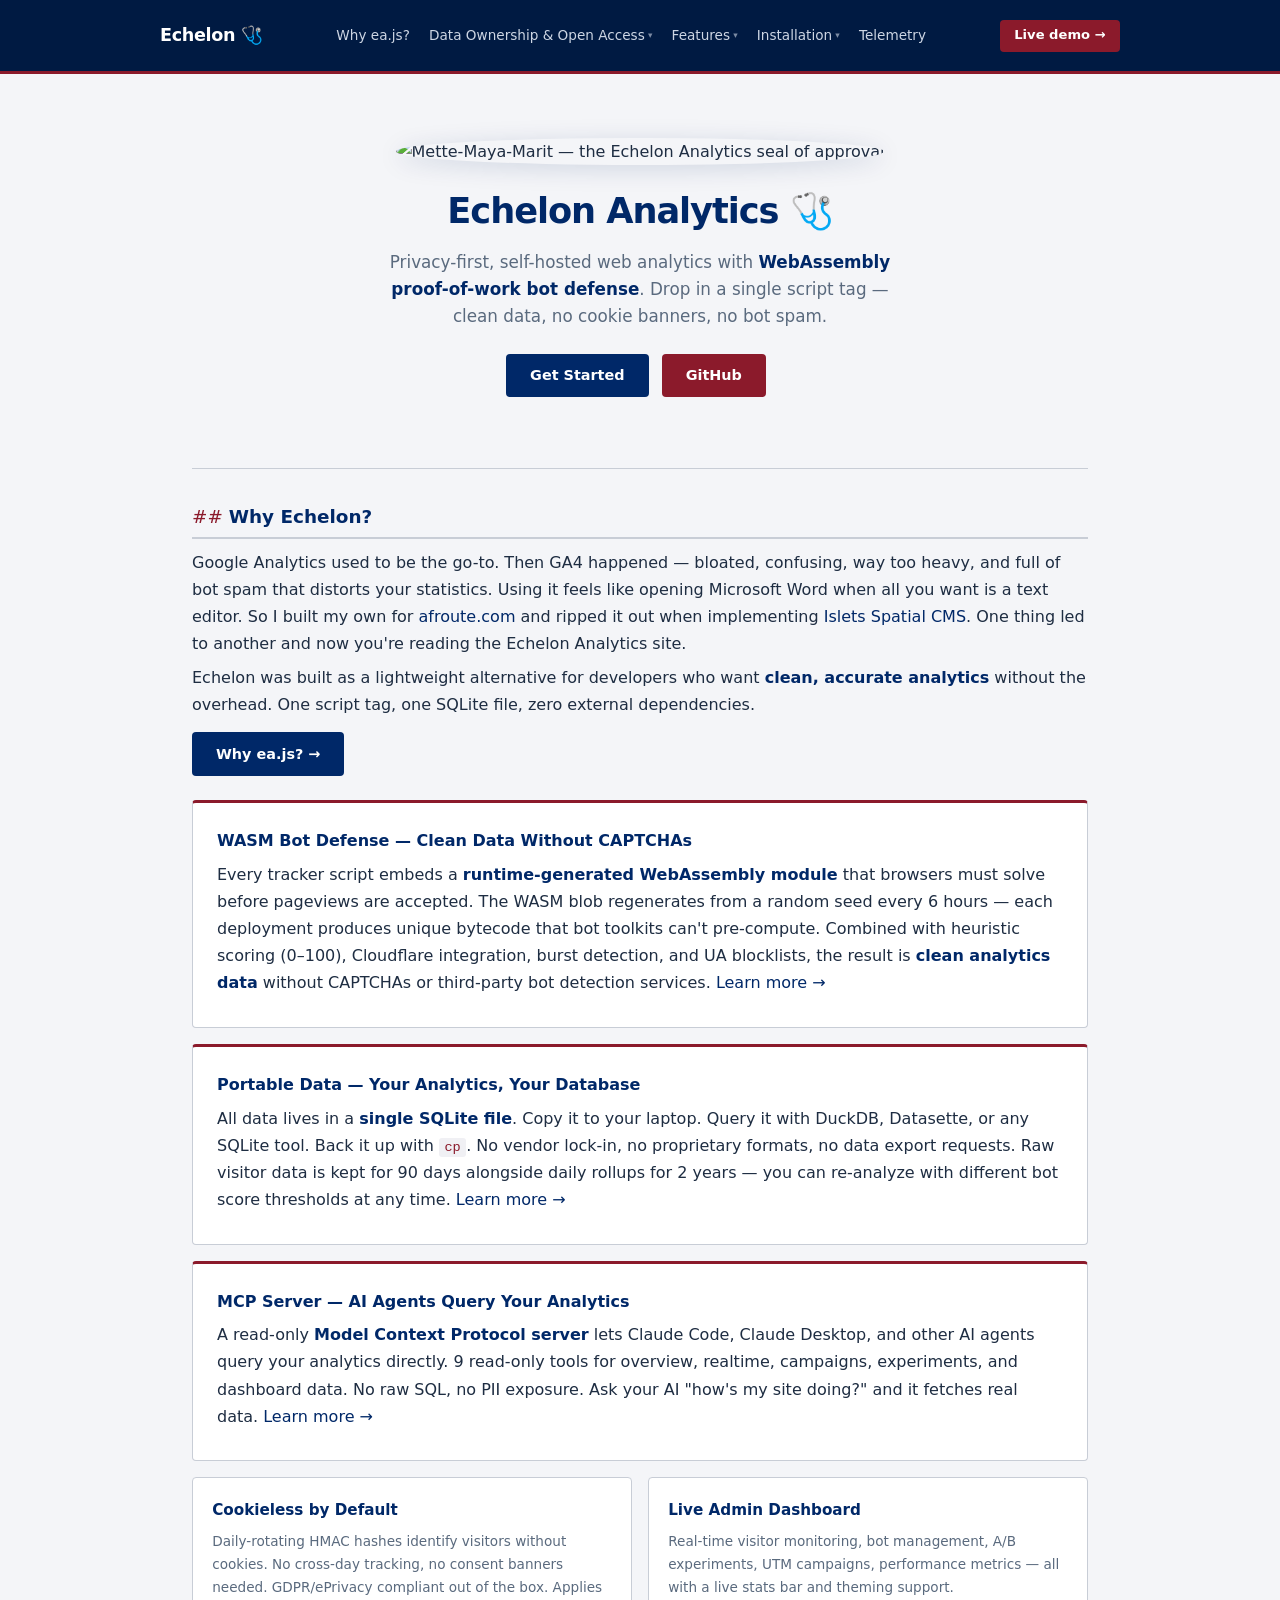
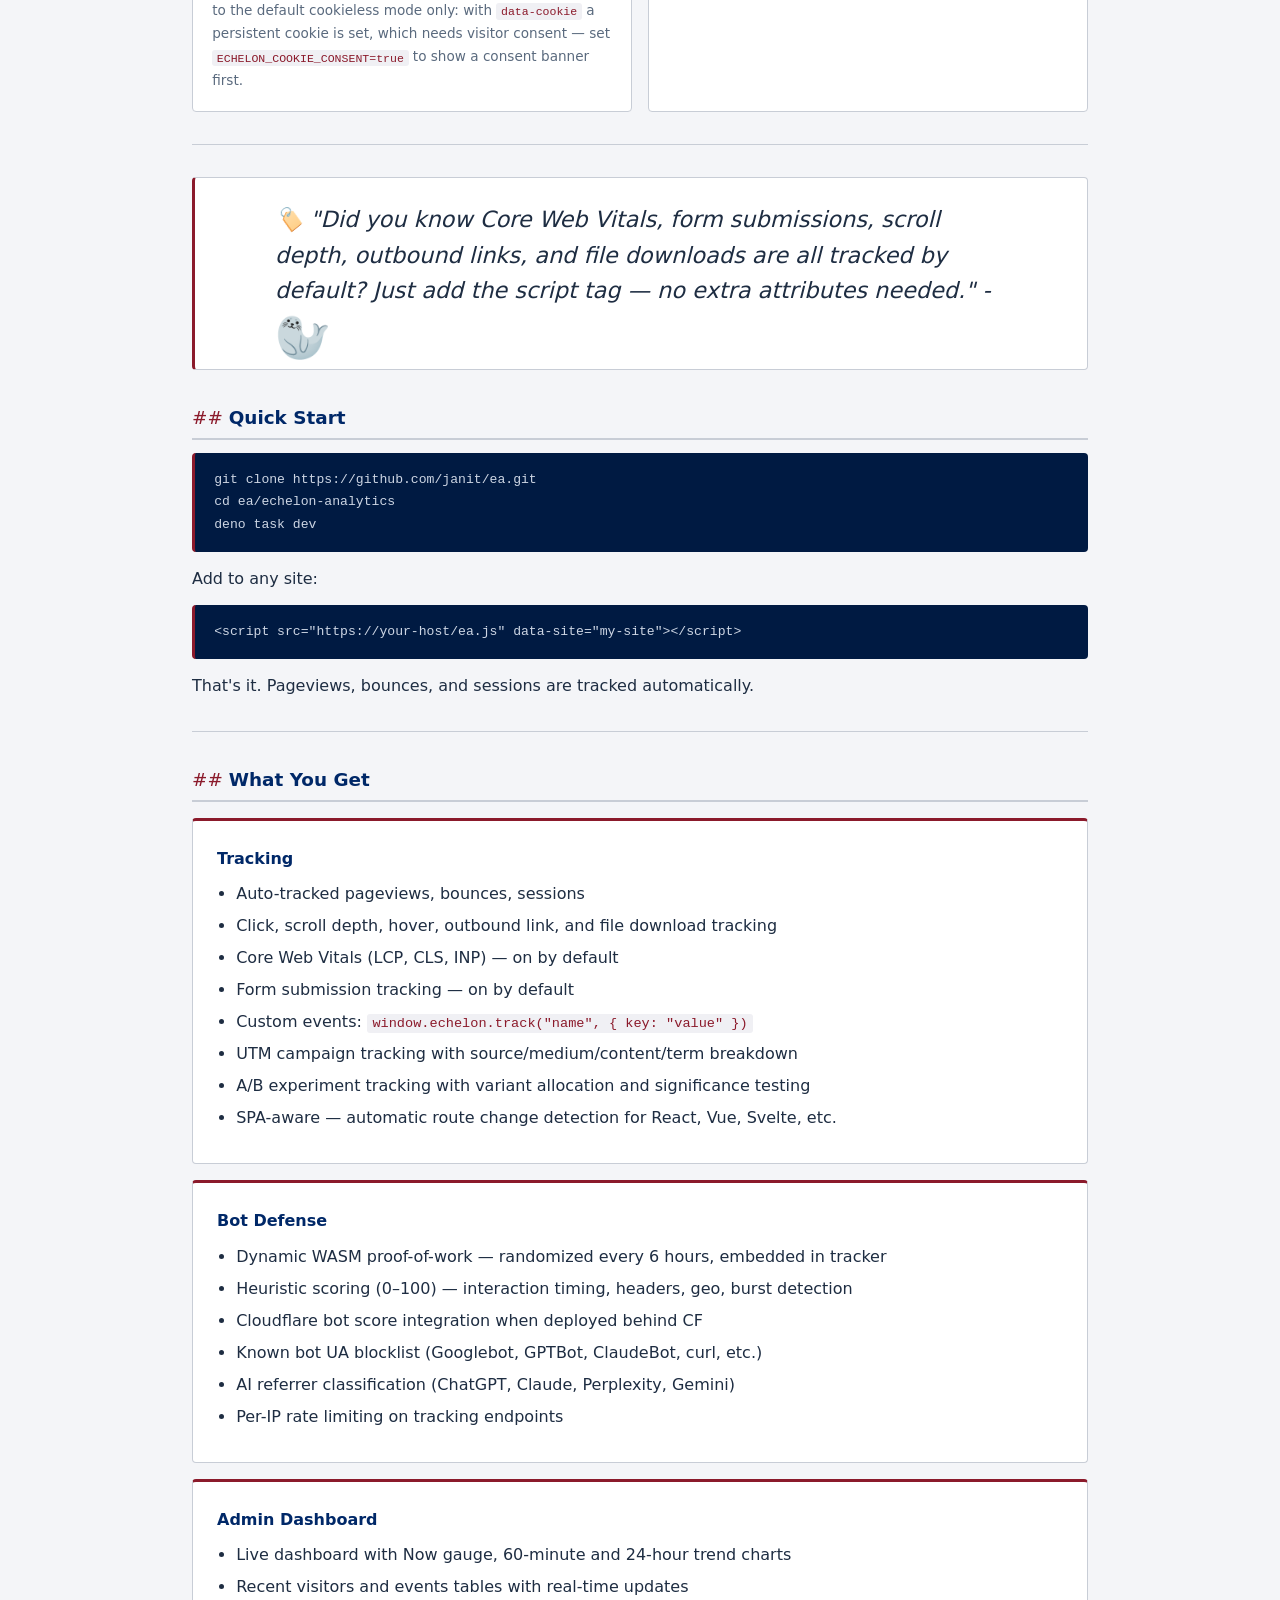
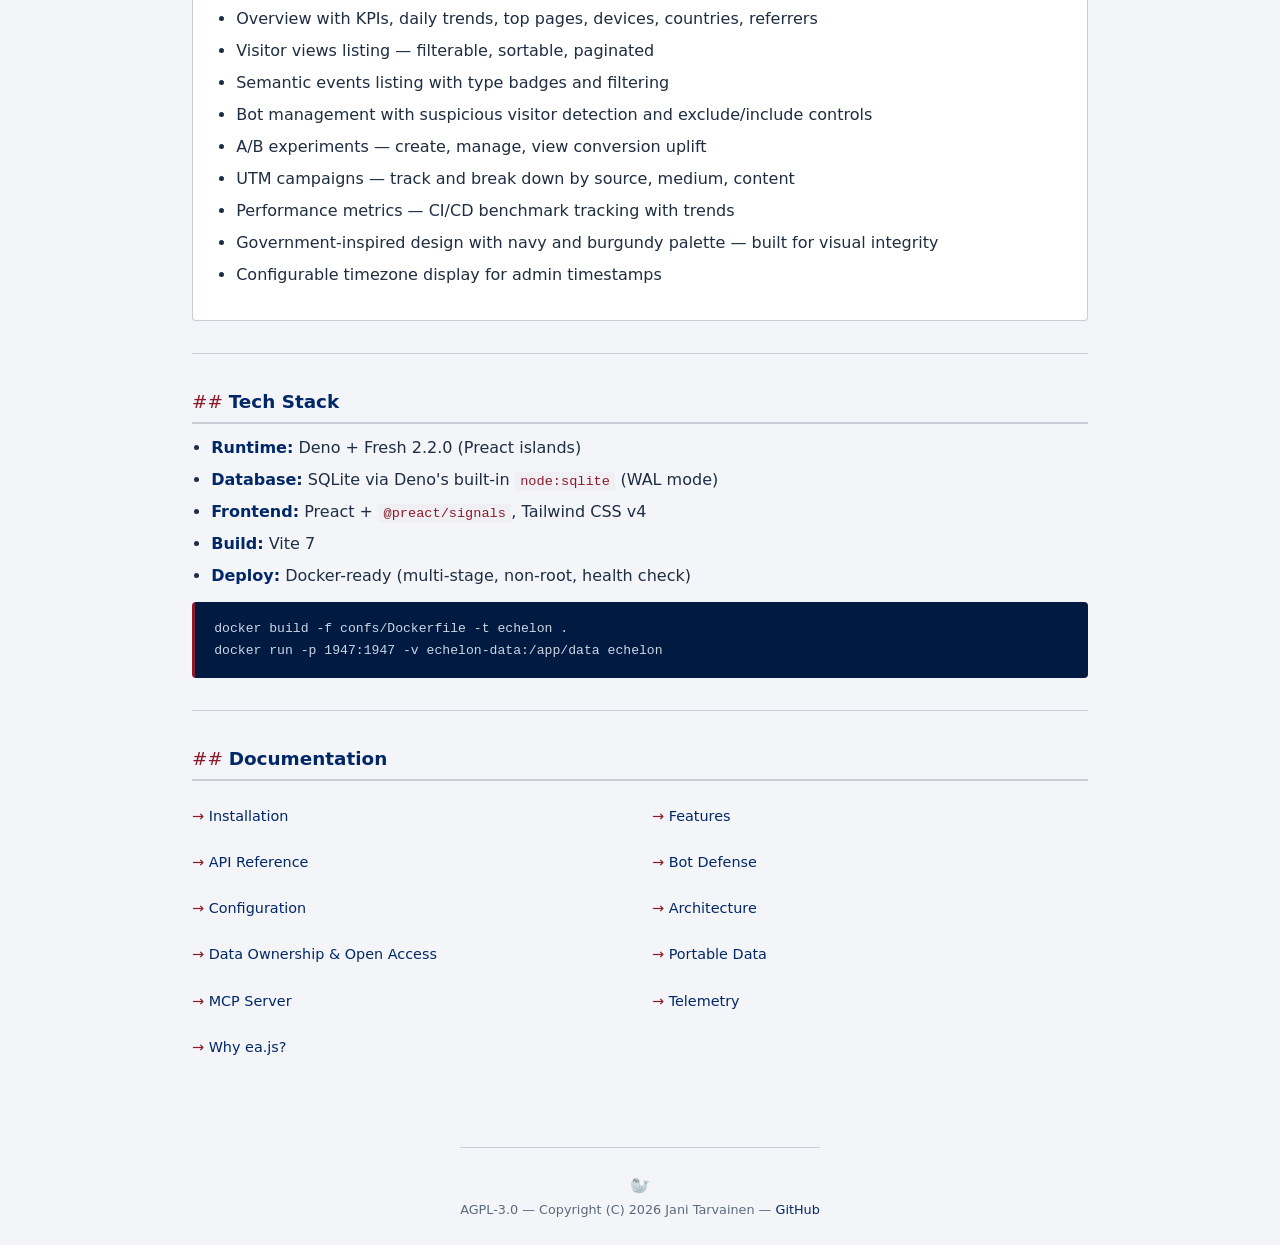
==== commit 79c56f2c: "Release v0.10.0 — Fix client IP resolution, bounce scoring and rollups; type-check all source" ====
--- a/docs/index.html
+++ b/docs/index.html
@@ -93,7 +93,7 @@
 <div class="features">
   <div class="feature">
     <h3>Cookieless by Default</h3>
-    <p>Daily-rotating HMAC hashes identify visitors without cookies. No cross-day tracking, no consent banners needed. GDPR/ePrivacy compliant out of the box.</p>
+    <p>Daily-rotating HMAC hashes identify visitors without cookies. No cross-day tracking, no consent banners needed. GDPR/ePrivacy compliant out of the box. Applies to the default cookieless mode only: with <code>data-cookie</code> a persistent cookie is set, which needs visitor consent — set <code>ECHELON_COOKIE_CONSENT=true</code> to show a consent banner first.</p>
   </div>
   <div class="feature">
     <h3>Live Admin Dashboard</h3>
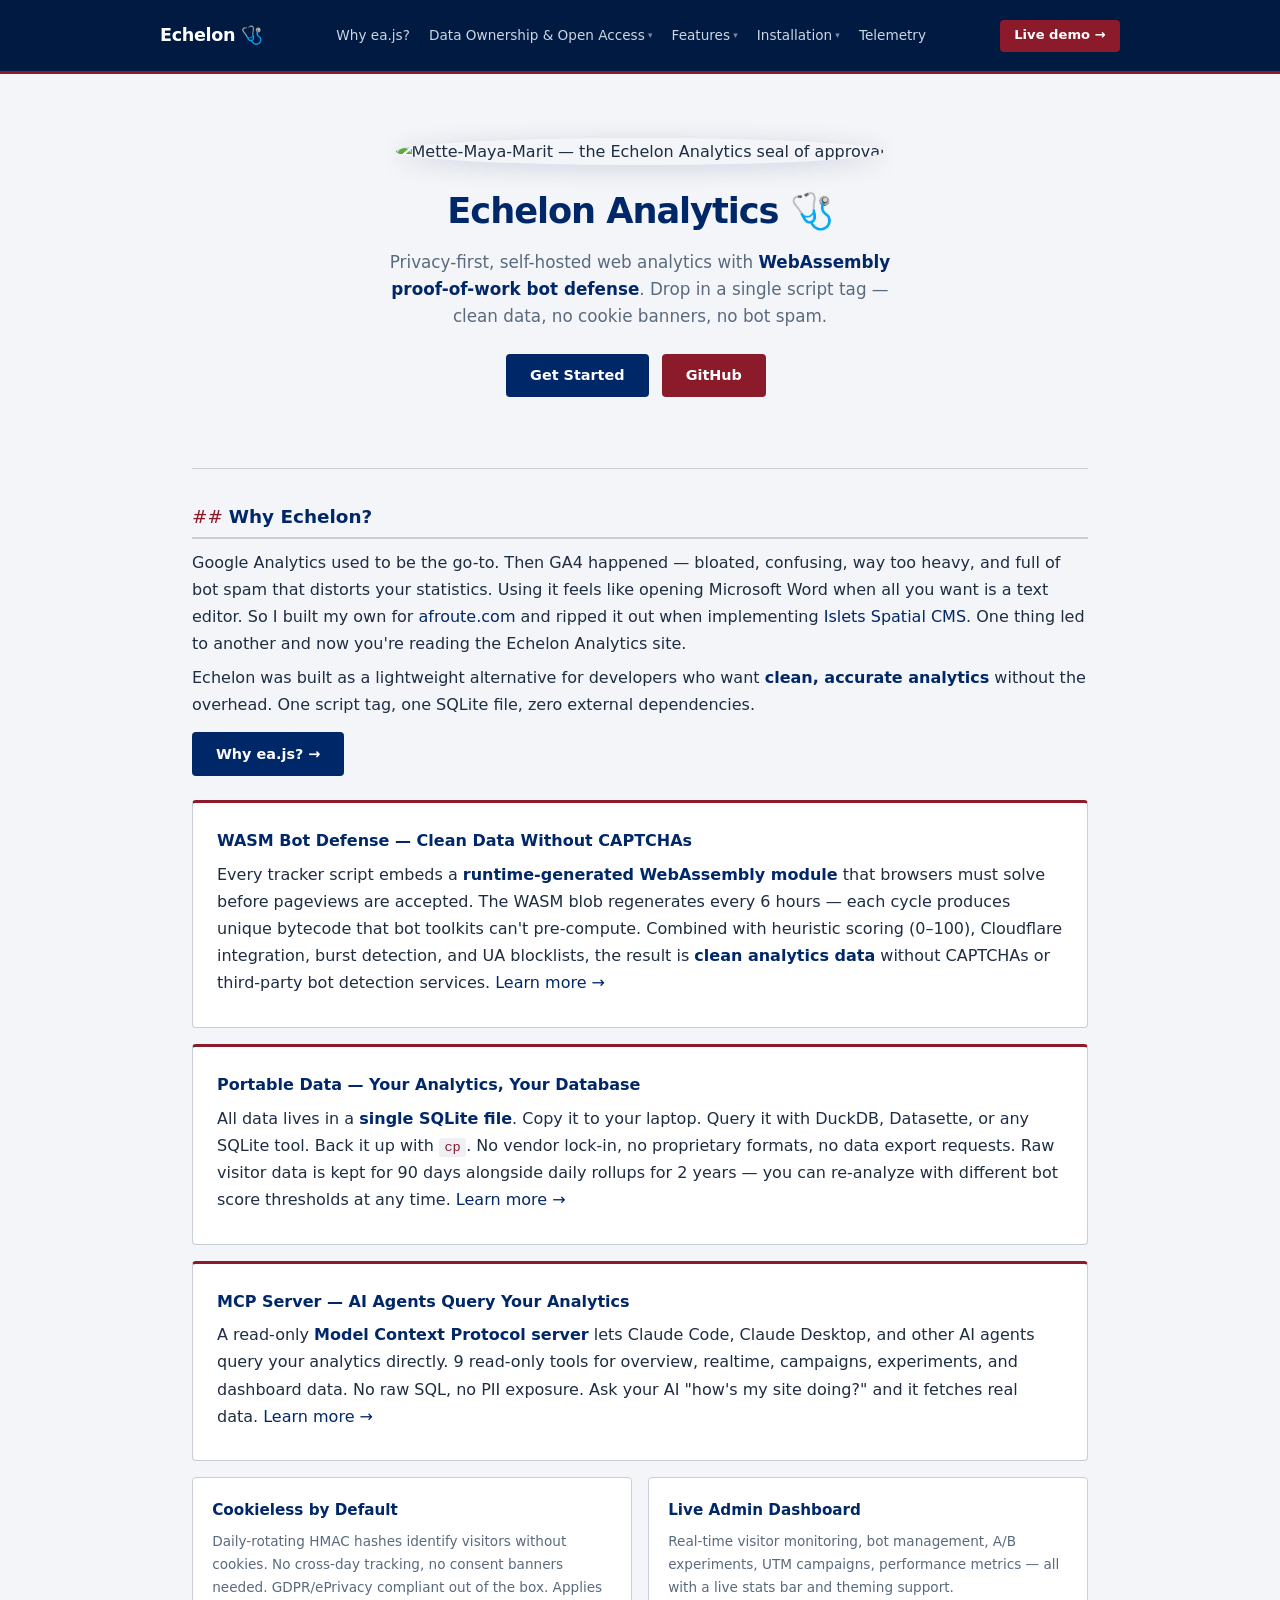
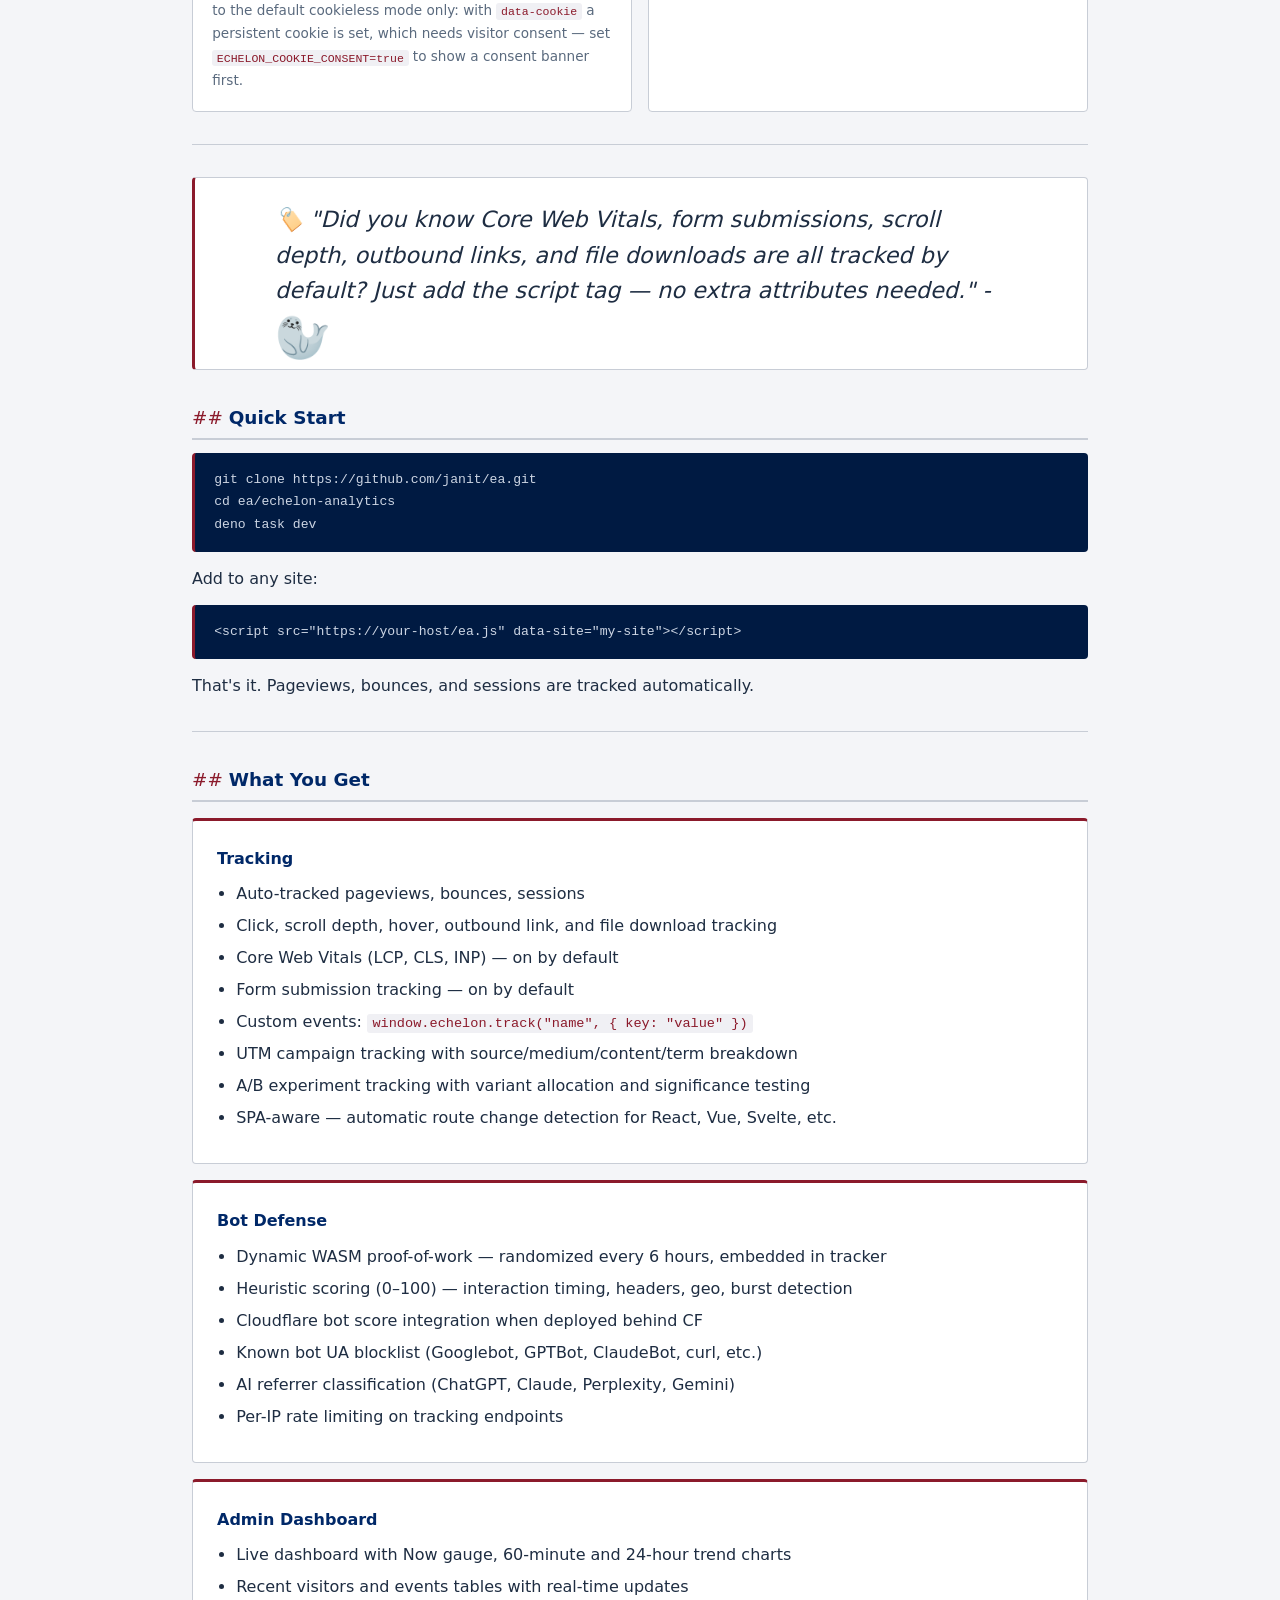
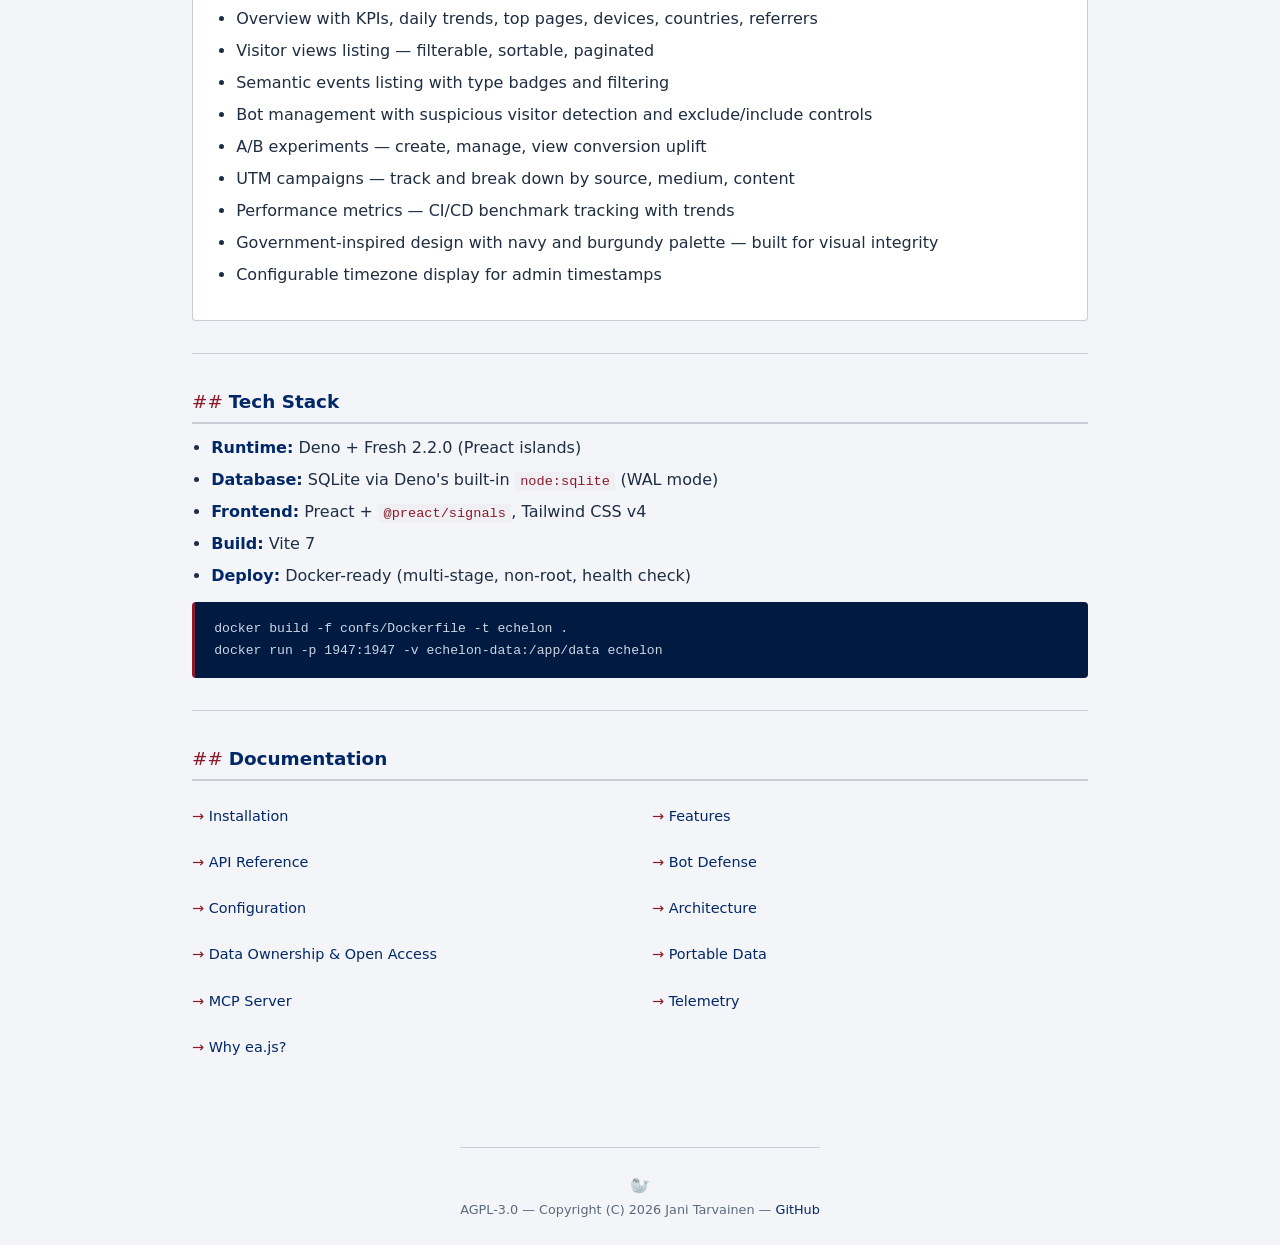
==== commit 95f5f931: "Release v0.11.0 — Bot defence: proof of interaction, engagement gate, session classifier, geography " ====
--- a/docs/index.html
+++ b/docs/index.html
@@ -77,7 +77,7 @@
 
 <div class="card">
   <h3>WASM Bot Defense — Clean Data Without CAPTCHAs</h3>
-  <p>Every tracker script embeds a <strong>runtime-generated WebAssembly module</strong> that browsers must solve before pageviews are accepted. The WASM blob regenerates from a random seed every 6 hours — each deployment produces unique bytecode that bot toolkits can't pre-compute. Combined with heuristic scoring (0&ndash;100), Cloudflare integration, burst detection, and UA blocklists, the result is <strong>clean analytics data</strong> without CAPTCHAs or third-party bot detection services. <a href="bot-defense.html">Learn more &rarr;</a></p>
+  <p>Every tracker script embeds a <strong>runtime-generated WebAssembly module</strong> that browsers must solve before pageviews are accepted. The WASM blob regenerates every 6 hours — each cycle produces unique bytecode that bot toolkits can't pre-compute. Combined with heuristic scoring (0&ndash;100), Cloudflare integration, burst detection, and UA blocklists, the result is <strong>clean analytics data</strong> without CAPTCHAs or third-party bot detection services. <a href="bot-defense.html">Learn more &rarr;</a></p>
 </div>
 
 <div class="card">
